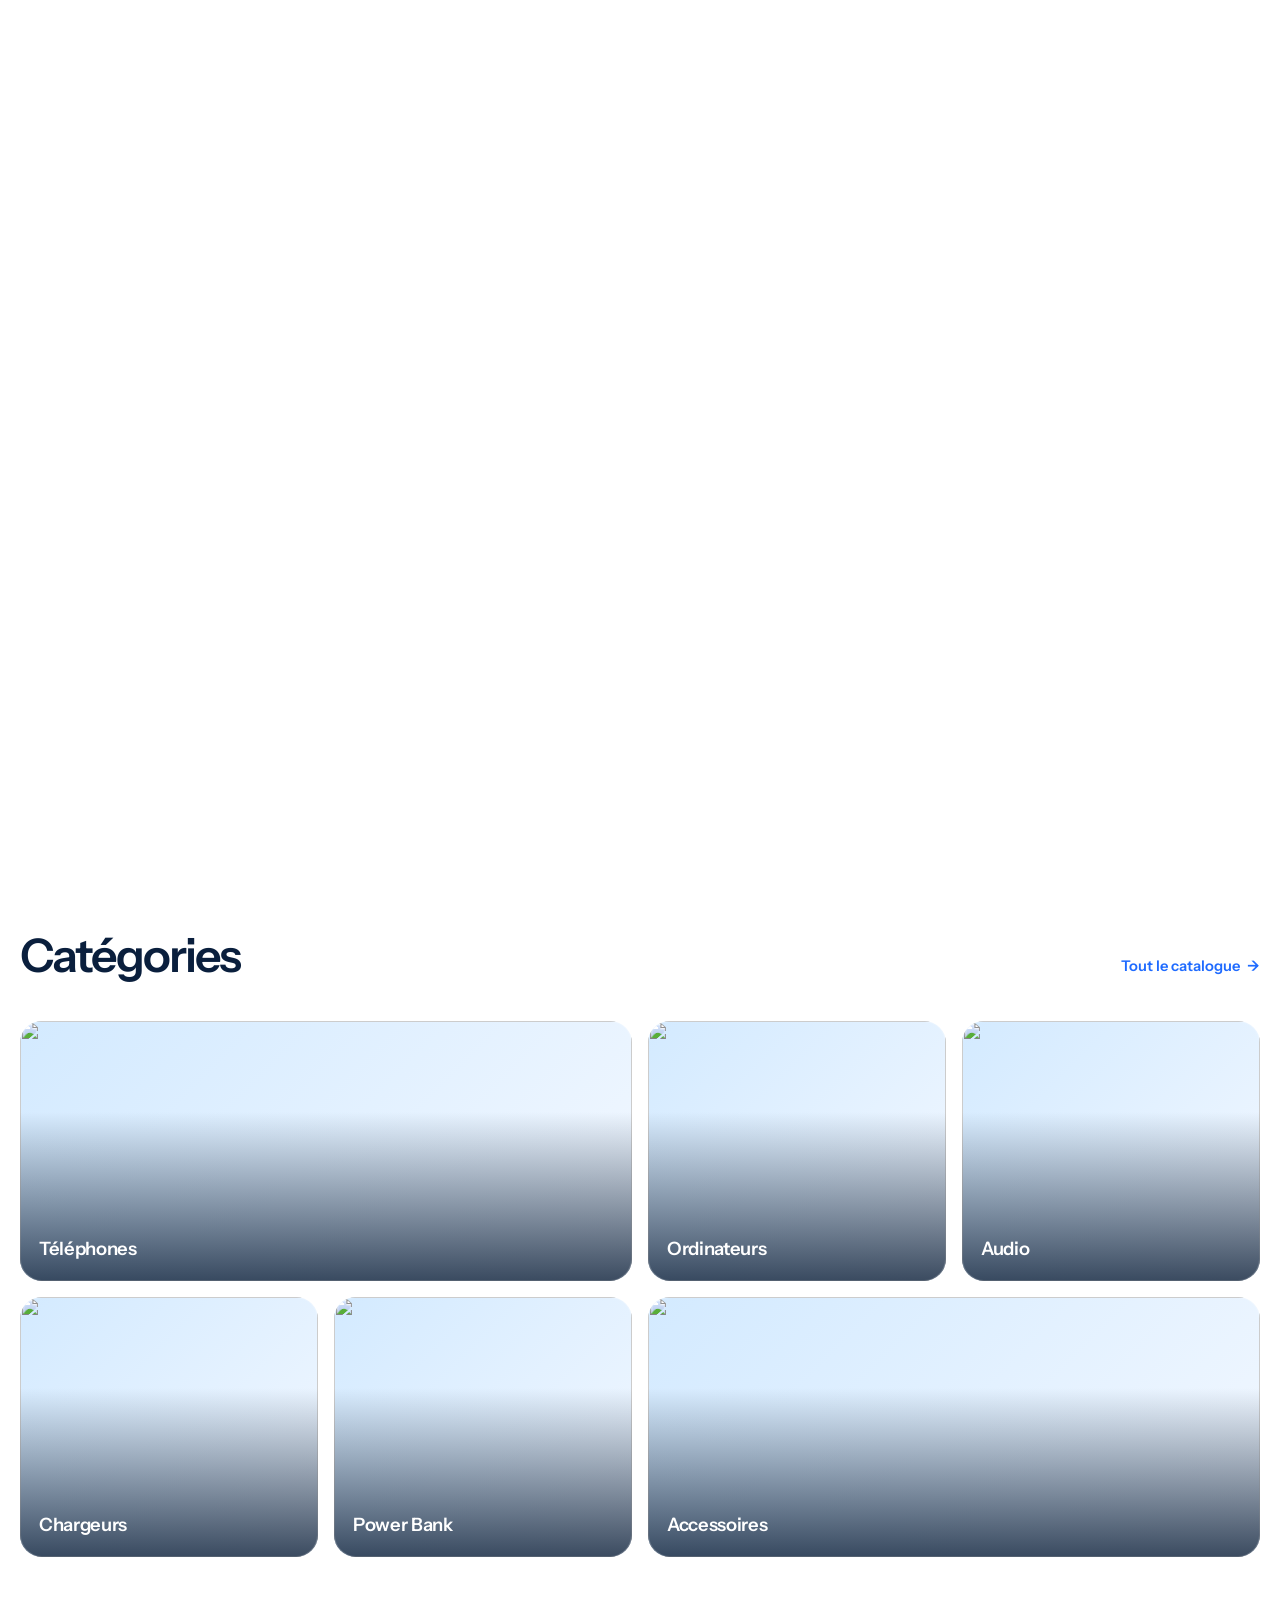
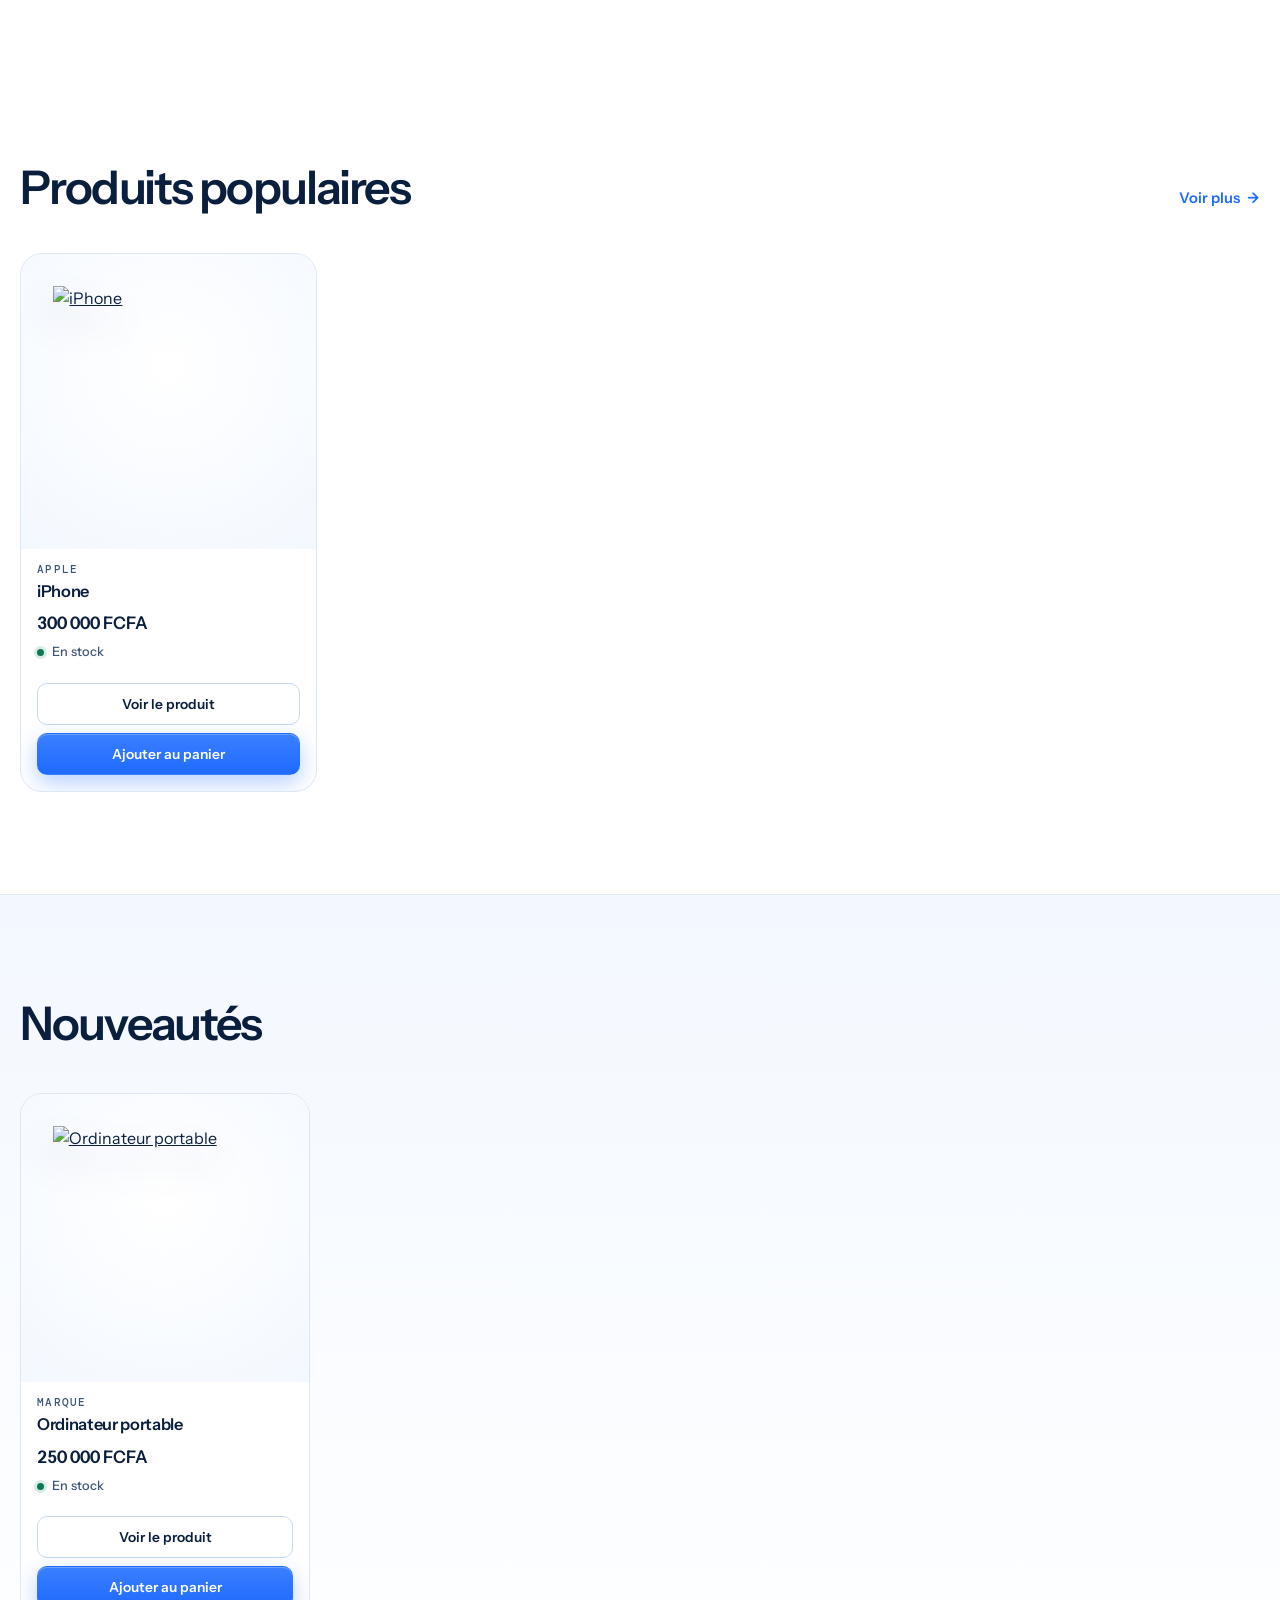
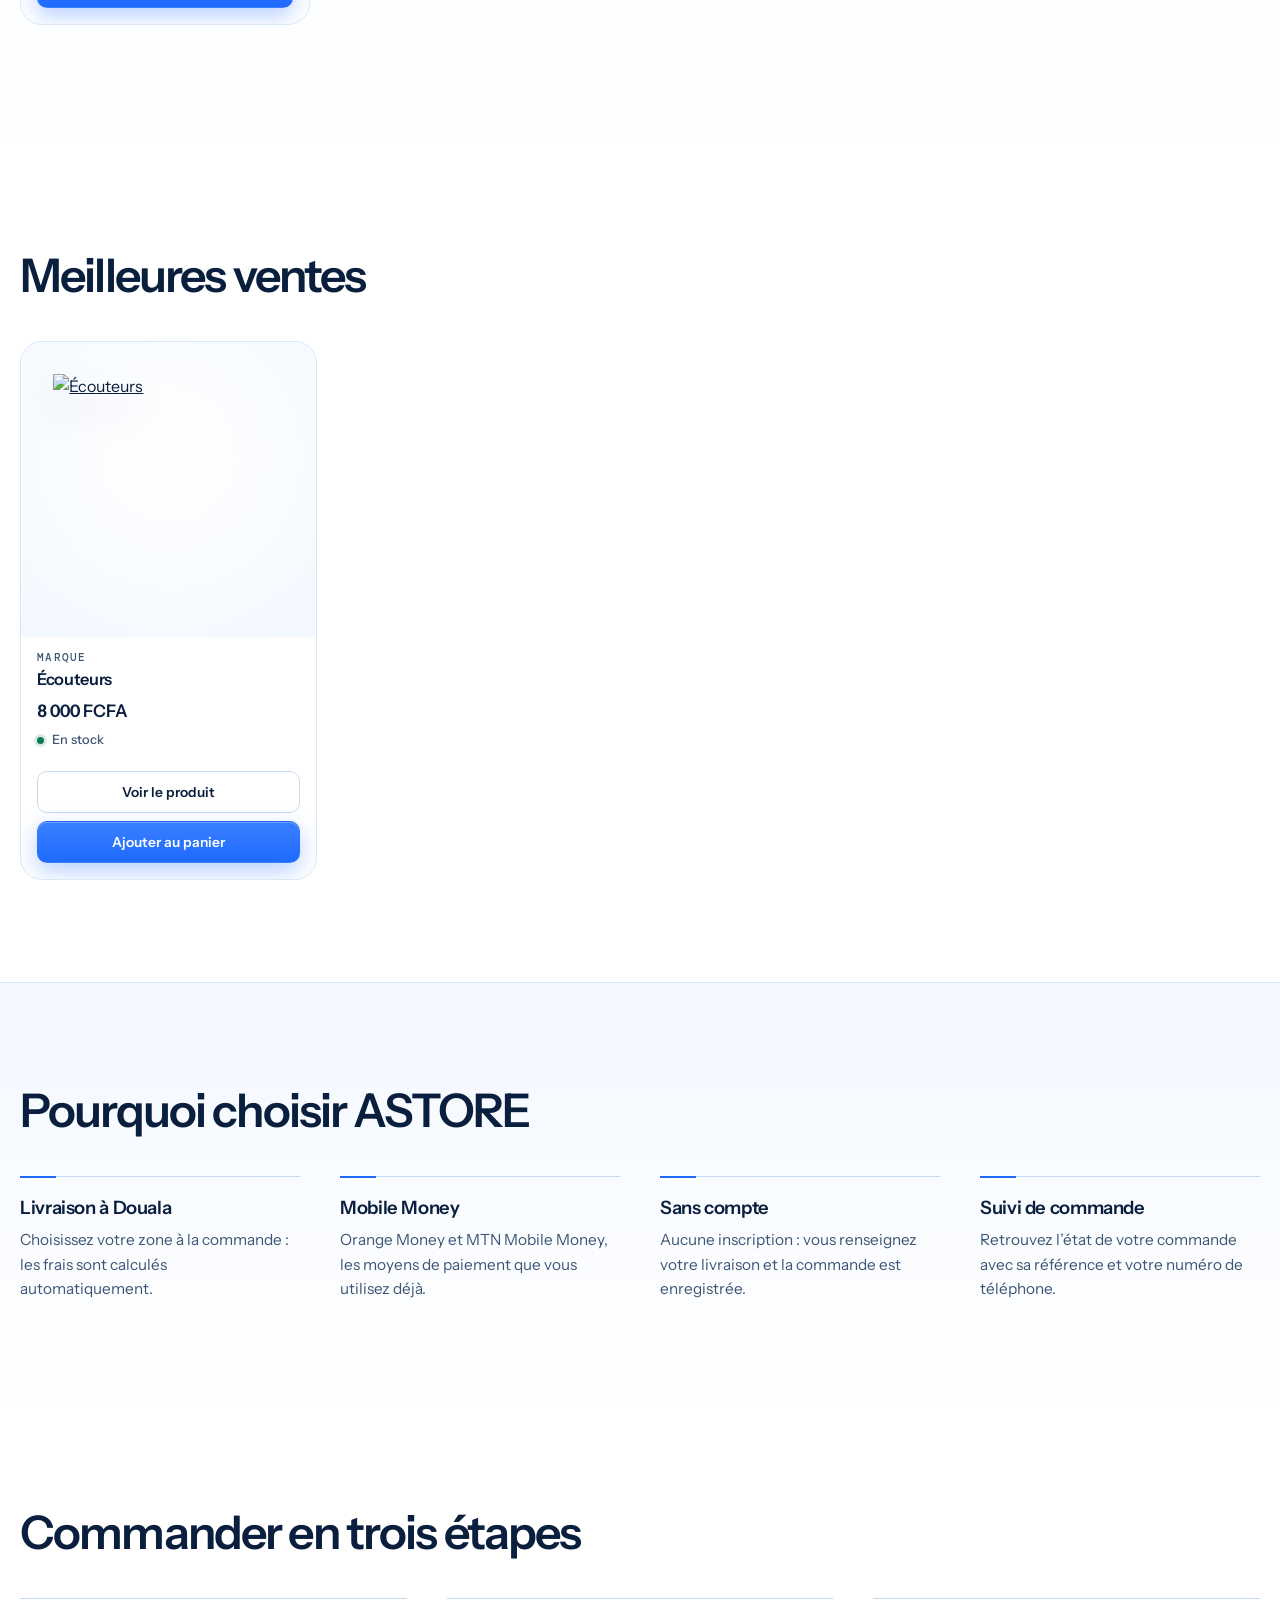
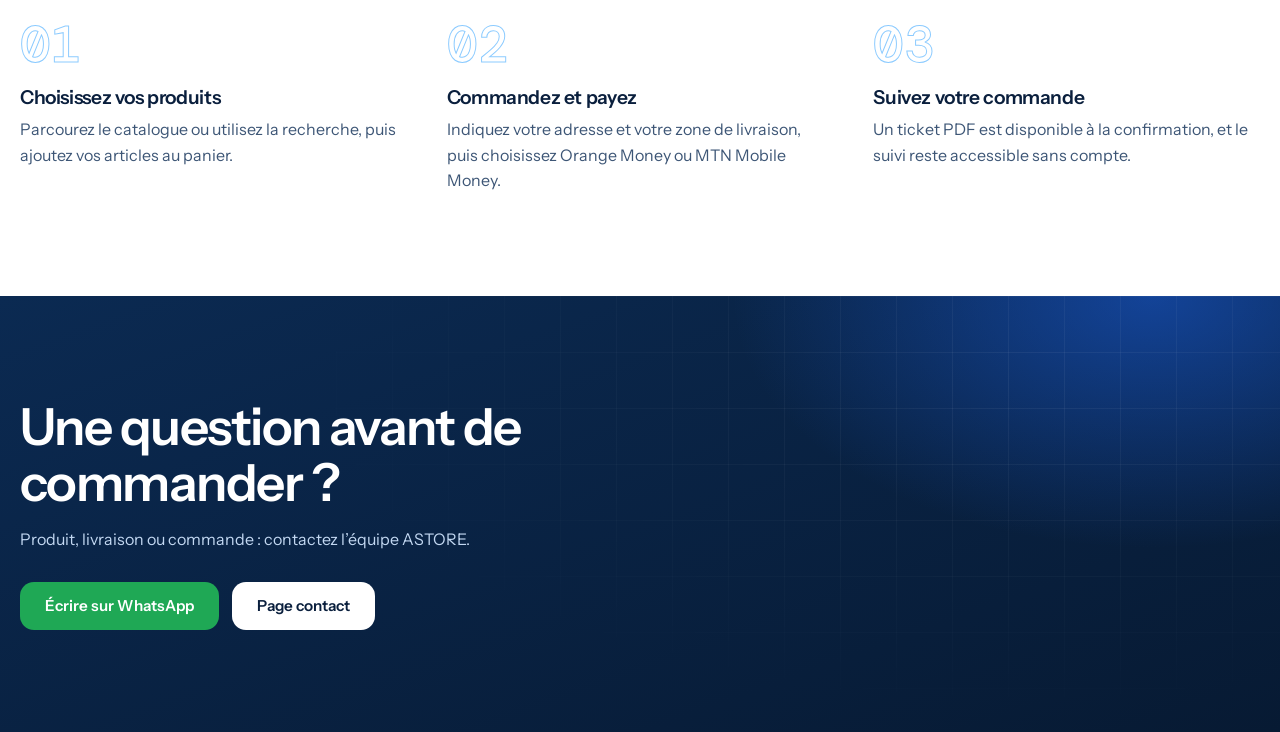
==== index.html @ aa2978a4 "Projet Astore" ====
<!doctype html>
<html lang="fr">
<head>
  <meta charset="utf-8">
  <meta name="viewport" content="width=device-width, initial-scale=1">
  <title>ASTORE – Électronique à Douala</title>
  <meta name="description" content="ASTORE : smartphones, ordinateurs, audio et accessoires livrés à Douala. Commandez sans créer de compte.">
  <link rel="icon" href="logo.png">
  <link rel="preconnect" href="https://fonts.googleapis.com">
  <link rel="preconnect" href="https://fonts.gstatic.com" crossorigin>
  <link rel="stylesheet" href="https://fonts.googleapis.com/css2?family=Instrument+Sans:wght@400;500;600;700&family=DM+Mono:wght@400;500&display=swap">
  <link rel="stylesheet" href="style.css">
  <script>
    /* Écran de chargement : une seule fois par session */
    (function () {
      var h = document.documentElement;
      try {
        if (!sessionStorage.getItem('astore_loader_seen') && !matchMedia('(prefers-reduced-motion: reduce)').matches) {
          h.classList.add('has-preloader');
          setTimeout(function () { h.classList.remove('has-preloader'); }, 8000);
        }
      } catch (e) {}
    })();
  </script>
</head>
<body data-page="home" data-wait-data>

<div id="site-header"></div>

<main>

  <!-- HERO -->
  <section class="hero">
    <video class="hero-video" autoplay muted loop playsinline preload="metadata">
      <source src="video.mp4" type="video/mp4">
    </video>
    <div class="hero-shade"></div>
    <div class="wrap hero-inner">
      <p class="eyebrow">Électronique à Douala</p>
      <h1>L’électronique qu’il vous faut, livrée à Douala.</h1>
      <p class="lead">Smartphones, ordinateurs, audio et accessoires. Commandez sans créer de compte et payez avec Orange Money ou MTN Mobile Money.</p>
      <div class="hero-cta">
        <a class="btn btn-primary btn-lg" href="catalogue.html">Découvrir nos produits</a>
        <a class="btn btn-ghost btn-lg" href="catalogue.html">Explorer le catalogue</a>
      </div>
    </div>
    <ul class="wrap hero-facts">
      <li>Livraison à Douala</li>
      <li>Orange Money et MTN Mobile Money</li>
      <li>Commande sans compte</li>
    </ul>
  </section>

  <!-- CATÉGORIES -->
  <section class="section" id="categories">
    <div class="wrap">
      <div class="section-head">
        <h2>Catégories</h2>
        <a class="text-link" href="catalogue.html">Tout le catalogue</a>
      </div>
      <div class="tiles">
        <a class="tile tile--wide" href="catalogue.html?categorie=telephones"><img src="telephone.png" alt=""><span class="tile-label">Téléphones</span></a>
        <a class="tile" href="catalogue.html?categorie=ordinateurs"><img src="ordinateur.png" alt=""><span class="tile-label">Ordinateurs</span></a>
        <a class="tile" href="catalogue.html?categorie=audio"><img src="audio.png" alt=""><span class="tile-label">Audio</span></a>
        <a class="tile" href="catalogue.html?categorie=chargeurs"><img src="chargeurs.png" alt=""><span class="tile-label">Chargeurs</span></a>
        <a class="tile" href="catalogue.html?categorie=powerbank"><img src="powerbank.png" alt=""><span class="tile-label">Power Bank</span></a>
        <a class="tile tile--wide" href="catalogue.html?categorie=accessoires"><img src="accessoires.png" alt=""><span class="tile-label">Accessoires</span></a>
      </div>
    </div>
  </section>

  <!-- PRODUITS POPULAIRES (remplis par le JavaScript ; la carte ci-dessous est un exemple) -->
  <section class="section" id="populaires">
    <div class="wrap">
      <div class="section-head">
        <h2>Produits populaires</h2>
        <a class="text-link" href="catalogue.html">Voir plus</a>
      </div>
      <div class="product-grid" id="grid-featured">
        <article class="pcard">
          <a class="pcard-media" href="produit.html?slug=iphone"><img src="telephone1.png" alt="iPhone"></a>
          <div class="pcard-body">
            <p class="pcard-brand">Apple</p>
            <h3 class="pcard-title"><a href="produit.html?slug=iphone">iPhone</a></h3>
            <p class="pcard-price">300 000 FCFA</p>
            <p class="pcard-stock is-ok">En stock</p>
            <div class="pcard-actions">
              <a class="btn btn-ghost btn-sm" href="produit.html?slug=iphone">Voir le produit</a>
              <button class="btn btn-primary btn-sm" type="button">Ajouter au panier</button>
            </div>
          </div>
        </article>
      </div>
    </div>
  </section>

  <!-- NOUVEAUTÉS -->
  <section class="section section--tint" id="nouveautes">
    <div class="wrap">
      <div class="section-head">
        <h2>Nouveautés</h2>
      </div>
      <div class="product-strip" id="strip-new">
        <article class="pcard">
          <a class="pcard-media" href="produit.html?slug=ordinateur-portable"><img src="ordinateur1.png" alt="Ordinateur portable"></a>
          <div class="pcard-body">
            <p class="pcard-brand">Marque</p>
            <h3 class="pcard-title"><a href="produit.html?slug=ordinateur-portable">Ordinateur portable</a></h3>
            <p class="pcard-price">250 000 FCFA</p>
            <p class="pcard-stock is-ok">En stock</p>
            <div class="pcard-actions">
              <a class="btn btn-ghost btn-sm" href="produit.html?slug=ordinateur-portable">Voir le produit</a>
              <button class="btn btn-primary btn-sm" type="button">Ajouter au panier</button>
            </div>
          </div>
        </article>
      </div>
    </div>
  </section>

  <!-- MEILLEURES VENTES -->
  <section class="section" id="meilleures-ventes">
    <div class="wrap">
      <div class="section-head">
        <h2>Meilleures ventes</h2>
      </div>
      <div class="product-grid" id="grid-best">
        <article class="pcard">
          <a class="pcard-media" href="produit.html?slug=ecouteurs"><img src="audio2.png" alt="Écouteurs"></a>
          <div class="pcard-body">
            <p class="pcard-brand">Marque</p>
            <h3 class="pcard-title"><a href="produit.html?slug=ecouteurs">Écouteurs</a></h3>
            <p class="pcard-price">8 000 FCFA</p>
            <p class="pcard-stock is-ok">En stock</p>
            <div class="pcard-actions">
              <a class="btn btn-ghost btn-sm" href="produit.html?slug=ecouteurs">Voir le produit</a>
              <button class="btn btn-primary btn-sm" type="button">Ajouter au panier</button>
            </div>
          </div>
        </article>
      </div>
    </div>
  </section>

  <!-- POURQUOI ASTORE -->
  <section class="section section--tint" id="pourquoi">
    <div class="wrap">
      <div class="section-head">
        <h2>Pourquoi choisir ASTORE</h2>
      </div>
      <div class="pillars">
        <div class="pillar">
          <h3>Livraison à Douala</h3>
          <p>Choisissez votre zone à la commande : les frais sont calculés automatiquement.</p>
        </div>
        <div class="pillar">
          <h3>Mobile Money</h3>
          <p>Orange Money et MTN Mobile Money, les moyens de paiement que vous utilisez déjà.</p>
        </div>
        <div class="pillar">
          <h3>Sans compte</h3>
          <p>Aucune inscription : vous renseignez votre livraison et la commande est enregistrée.</p>
        </div>
        <div class="pillar">
          <h3>Suivi de commande</h3>
          <p>Retrouvez l’état de votre commande avec sa référence et votre numéro de téléphone.</p>
        </div>
      </div>
    </div>
  </section>

  <!-- COMMENT ÇA MARCHE -->
  <section class="section" id="services">
    <div class="wrap">
      <div class="section-head">
        <h2>Commander en trois étapes</h2>
      </div>
      <ol class="steps">
        <li class="step">
          <h3>Choisissez vos produits</h3>
          <p>Parcourez le catalogue ou utilisez la recherche, puis ajoutez vos articles au panier.</p>
        </li>
        <li class="step">
          <h3>Commandez et payez</h3>
          <p>Indiquez votre adresse et votre zone de livraison, puis choisissez Orange Money ou MTN Mobile Money.</p>
        </li>
        <li class="step">
          <h3>Suivez votre commande</h3>
          <p>Un ticket PDF est disponible à la confirmation, et le suivi reste accessible sans compte.</p>
        </li>
      </ol>
    </div>
  </section>

  <!-- ASSISTANCE -->
  <section class="section contact-band" id="assistance">
    <div class="wrap contact-band-inner">
      <div>
        <h2>Une question avant de commander ?</h2>
        <p>Produit, livraison ou commande : contactez l’équipe ASTORE.</p>
        <div class="contact-actions">
          <a class="btn btn-wa" id="contact-wa" href="#">Écrire sur WhatsApp</a>
          <a class="btn btn-light" href="contact.html">Page contact</a>
        </div>
      </div>
      <ul class="contact-list" id="contact-list"></ul>
    </div>
  </section>

</main>

<div id="site-footer"></div>

<script src="https://cdn.jsdelivr.net/npm/@supabase/supabase-js@2"></script>
<script src="config.js"></script>
<script src="images.js"></script>
<script src="script.js"></script>
<script src="home.js"></script>
</body>
</html>
---- style.css ----
/* ============================================================
   ASTORE · style.css
   Minimalisme premium, univers informatique. Mobile d'abord.
   1 Base · 2 Typographie · 3 Boutons · 4 Formulaires · 5 En-tête
   6 Hero · 7 Sections · 8 Catégories · 9 Cartes produit
   10 Catalogue · 11 Fiche produit · 12 Panier · 13 Commande
   14 Confirmation · 15 Suivi · 16 Contact · 17 Pages légales
   18 Pied de page · 19 Éléments flottants · 20 Préchargement
   21 Animations · 22 Écrans larges · 23 Impression
   ============================================================ */

/* ---------- 1. BASE ---------- */
:root {
  --ink: #0a1f3d;
  --ink-2: #3d5676;
  --ink-3: #6b84a3;
  --line: #dbe7f5;
  --line-2: #c6d9ef;
  --sky: #8ccbff;
  --sky-2: #d3eaff;
  --mist: #f3f8ff;
  --electric: #1f6bff;
  --electric-2: #1553d6;
  --deep: #071a33;
  --ok: #0b7a54;
  --warn: #a14a05;
  --bad: #b42318;
  --wa: #1fa855;
  --r-sm: 10px;
  --r: 14px;
  --r-lg: 22px;
  --shadow: 0 2px 6px rgba(10, 31, 61, .04), 0 18px 44px rgba(31, 107, 255, .10);
  --ease: cubic-bezier(.2, .7, .2, 1);
  --font: "Instrument Sans", "Segoe UI", system-ui, -apple-system, "Helvetica Neue", Arial, sans-serif;
  --mono: "DM Mono", ui-monospace, SFMono-Regular, Menlo, Consolas, monospace;
  --header-h: 68px;
}

*, *::before, *::after { box-sizing: border-box; }
html { scroll-behavior: smooth; -webkit-text-size-adjust: 100%; scroll-padding-top: calc(var(--header-h) + 12px); }
body { margin: 0; font-family: var(--font); font-size: 16px; line-height: 1.6; color: var(--ink); background: #fff; -webkit-font-smoothing: antialiased; text-rendering: optimizeLegibility; }
img, video, svg { display: block; max-width: 100%; }
a { color: inherit; }
h1, h2, h3, h4 { margin: 0; font-weight: 600; line-height: 1.1; letter-spacing: -.03em; }
p, dl, dd, ol, ul, figure { margin: 0; }
ul, ol { padding: 0; list-style: none; }
button, input, select, textarea { font: inherit; color: inherit; }
button { cursor: pointer; }
::selection { background: var(--sky-2); }
:focus-visible { outline: 2px solid var(--electric); outline-offset: 3px; border-radius: 6px; }
[hidden] { display: none !important; }
.sr-only { position: absolute; width: 1px; height: 1px; margin: -1px; padding: 0; overflow: hidden; clip: rect(0 0 0 0); white-space: nowrap; border: 0; }
.no-scroll { overflow: hidden; }

.wrap { width: min(100% - 2.5rem, 1240px); margin-inline: auto; }
.narrow { width: min(100% - 2.5rem, 820px); }
.page { padding-block: 2.5rem 5rem; animation: pageIn .6s var(--ease) both; }

/* ---------- 2. TYPOGRAPHIE ---------- */
.muted { color: var(--ink-2); }
.small { font-size: .86rem; }
.mono { font-family: var(--mono); }
.eyebrow { display: inline-flex; align-items: center; gap: .7rem; font: 500 .74rem/1 var(--mono); letter-spacing: .16em; text-transform: uppercase; color: var(--electric); }
.eyebrow::before { content: ""; width: 28px; height: 1px; background: currentColor; }
.lead { font-size: clamp(1.02rem, 1.5vw, 1.2rem); color: var(--ink-2); max-width: 48ch; }
.text-link { padding-bottom: 3px; font-weight: 600; font-size: .92rem; color: var(--electric); text-decoration: none; white-space: nowrap; background: linear-gradient(currentColor, currentColor) 0 100% / 0 1px no-repeat; transition: background-size .45s var(--ease); }
.text-link::after { content: "→"; margin-left: .45rem; }
.text-link:hover { background-size: 100% 1px; }
.text-btn { padding: 0; border: 0; background: none; font-size: .86rem; font-weight: 600; color: var(--electric); text-decoration: underline; text-underline-offset: 3px; }
.page-head { display: grid; gap: .6rem; margin-bottom: 2rem; }
.page-head h1 { font-size: clamp(2.2rem, 6vw, 3.8rem); letter-spacing: -.045em; }
.state { padding: 3rem 0; display: grid; gap: 1rem; justify-items: start; color: var(--ink-2); }
.state h1 { color: var(--ink); font-size: clamp(1.8rem, 4vw, 2.6rem); }
.empty-state { display: grid; gap: .8rem; justify-items: center; text-align: center; padding: 4rem 1.2rem; border: 1px dashed var(--line-2); border-radius: var(--r-lg); background: var(--mist); }
.empty-state h2 { font-size: 1.5rem; }
.empty-state p { color: var(--ink-2); }
.badge { display: inline-flex; align-items: center; gap: .5rem; padding: .45rem .85rem; border-radius: 999px; border: 1px solid var(--line-2); background: var(--mist); font: 500 .72rem/1 var(--mono); letter-spacing: .06em; text-transform: uppercase; }
.badge--demo { background: #fff7e3; border-color: #efd38b; color: #7a5200; }

/* ---------- 3. BOUTONS ---------- */
.btn { position: relative; overflow: hidden; display: inline-flex; align-items: center; justify-content: center; gap: .55rem; min-height: 48px; padding: 0 1.5rem; border: 1px solid transparent; border-radius: var(--r); font-weight: 600; font-size: .95rem; text-decoration: none; white-space: nowrap; transition: transform .25s var(--ease), box-shadow .25s, background-color .25s, color .25s, border-color .25s; }
.btn:active { transform: translateY(1px) scale(.99); }
.btn-primary { background: linear-gradient(180deg, #3a7fff, var(--electric)); color: #fff; box-shadow: 0 1px 0 rgba(255, 255, 255, .25) inset, 0 8px 22px rgba(31, 107, 255, .32); }
.btn-primary::after { content: ""; position: absolute; inset: 0; background: linear-gradient(100deg, transparent 30%, rgba(255, 255, 255, .35) 50%, transparent 70%); transform: translateX(-120%); transition: transform .8s var(--ease); }
.btn-primary:hover { transform: translateY(-2px); box-shadow: 0 1px 0 rgba(255, 255, 255, .25) inset, 0 14px 30px rgba(31, 107, 255, .4); }
.btn-primary:hover::after { transform: translateX(120%); }
.btn-ghost { background: transparent; color: var(--ink); border-color: var(--line-2); }
.btn-ghost:hover { background: var(--ink); border-color: var(--ink); color: #fff; }
.btn-wa { background: var(--wa); color: #fff; }
.btn-wa:hover { filter: brightness(.93); transform: translateY(-2px); }
.btn-light { background: #fff; color: var(--ink); }
.btn-light:hover { transform: translateY(-2px); }
.btn-sm { min-height: 42px; padding: 0 1rem; font-size: .86rem; border-radius: var(--r-sm); }
.btn-lg { min-height: 56px; padding: 0 2rem; font-size: 1rem; }
.btn-block { display: flex; width: 100%; }
.btn[disabled] { opacity: .45; pointer-events: none; box-shadow: none; }

/* ---------- 4. FORMULAIRES ---------- */
.input { width: 100%; min-height: 50px; padding: 0 1rem; background: #fff; border: 1px solid var(--line-2); border-radius: var(--r); transition: border-color .2s, box-shadow .2s; -webkit-appearance: none; appearance: none; }
textarea.input { padding: .85rem 1rem; min-height: 120px; resize: vertical; line-height: 1.5; }
select.input { padding-right: 2.6rem; background-image: url("data:image/svg+xml,%3Csvg xmlns='http://www.w3.org/2000/svg' viewBox='0 0 24 24' fill='none' stroke='%230a1f3d' stroke-width='2' stroke-linecap='round' stroke-linejoin='round'%3E%3Cpath d='m6 9 6 6 6-6'/%3E%3C/svg%3E"); background-repeat: no-repeat; background-position: right 1rem center; background-size: 16px; }
.input::placeholder { color: var(--ink-3); }
.input:hover { border-color: var(--ink-3); }
.input:focus { outline: none; border-color: var(--electric); box-shadow: 0 0 0 4px rgba(31, 107, 255, .14); }
.input[aria-invalid="true"] { border-color: var(--bad); box-shadow: 0 0 0 4px rgba(180, 35, 24, .1); }
.field { display: grid; gap: .45rem; }
.field > span { font-size: .86rem; font-weight: 600; }
.opt { margin-left: .4rem; font-style: normal; font-weight: 400; color: var(--ink-2); }
.hint { font-size: .82rem; color: var(--ink-2); }
.field-grid { display: grid; gap: 1rem; }
.form-error { padding: .85rem 1rem; border-radius: var(--r-sm); background: #fff3f1; border: 1px solid #f3c6c0; color: var(--bad); font-size: .92rem; }
.note { font-size: .85rem; color: var(--ink-2); }
.form-actions { display: flex; flex-wrap: wrap; gap: .7rem; }
.panel { display: grid; gap: 1rem; align-content: start; padding: clamp(1.2rem, 3vw, 1.7rem); background: #fff; border: 1px solid var(--line); border-radius: var(--r-lg); }
.panel h2 { font-size: 1.2rem; letter-spacing: -.02em; }
.check { display: flex; align-items: center; gap: .7rem; padding: .2rem 0; font-size: .95rem; cursor: pointer; }
.check input { flex: none; width: 20px; height: 20px; border: 1.5px solid var(--line-2); border-radius: 6px; background: #fff center / 12px no-repeat; -webkit-appearance: none; appearance: none; transition: background-color .2s, border-color .2s; }
.check input:checked { background-color: var(--electric); border-color: var(--electric); background-image: url("data:image/svg+xml,%3Csvg xmlns='http://www.w3.org/2000/svg' viewBox='0 0 24 24' fill='none' stroke='white' stroke-width='3.5' stroke-linecap='round' stroke-linejoin='round'%3E%3Cpath d='m5 12.5 4.5 4.5L19 7.5'/%3E%3C/svg%3E"); }

/* ---------- 5. EN-TÊTE ---------- */
.demo-bar { padding: .6rem 1rem; background: var(--deep); color: #cfe3fb; text-align: center; font: 500 .7rem/1.3 var(--mono); letter-spacing: .08em; text-transform: uppercase; }
.site-header { position: sticky; top: 0; z-index: 50; background: rgba(255, 255, 255, .82); -webkit-backdrop-filter: saturate(1.6) blur(16px); backdrop-filter: saturate(1.6) blur(16px); border-bottom: 1px solid transparent; transition: border-color .3s, background-color .3s; }
.site-header.scrolled { background: rgba(255, 255, 255, .94); border-bottom-color: var(--line); }
.header-inner { display: flex; align-items: center; justify-content: space-between; gap: 1rem; height: var(--header-h); }
.brand { display: inline-flex; align-items: center; text-decoration: none; }
.brand img { height: 34px; width: auto; }
.brand-text { font: 500 1.25rem var(--mono); letter-spacing: .2em; }
.nav { position: absolute; top: 100%; left: 0; right: 0; display: none; flex-direction: column; padding: .5rem 1.25rem 1.25rem; background: rgba(255, 255, 255, .98); border-bottom: 1px solid var(--line); box-shadow: 0 24px 40px -24px rgba(10, 31, 61, .25); }
.nav.open { display: flex; animation: dropIn .35s var(--ease) both; }
.nav a { padding: 1rem .2rem; font-size: 1.05rem; font-weight: 500; text-decoration: none; border-bottom: 1px solid var(--mist); }
.nav a[aria-current="page"] { color: var(--electric); }
.header-actions { display: flex; align-items: center; gap: .1rem; }
.icon-btn { position: relative; display: grid; place-items: center; width: 44px; height: 44px; border: 0; border-radius: var(--r); background: transparent; color: var(--ink); transition: background-color .2s, color .2s; }
.icon-btn:hover { background: var(--mist); color: var(--electric); }
.cart-badge { position: absolute; top: 3px; right: 1px; min-width: 19px; height: 19px; padding: 0 5px; border-radius: 999px; background: var(--electric); color: #fff; font: 600 .68rem/19px var(--mono); text-align: center; box-shadow: 0 0 0 2px #fff; }
.cart-badge.bump { animation: bump .4s var(--ease); }
.search-panel { padding: 1rem 0 1.2rem; background: #fff; border-top: 1px solid var(--line); animation: dropIn .35s var(--ease) both; }
.search-form { display: flex; gap: .6rem; }
.search-form .input { flex: 1; min-width: 0; }
.suggest { display: grid; gap: 2px; margin-top: .4rem; }
.suggest a { display: flex; justify-content: space-between; gap: 1rem; padding: .7rem .8rem; border-radius: var(--r-sm); text-decoration: none; }
.suggest a:hover, .suggest a:focus-visible { background: var(--mist); }
.suggest small, .suggest-empty { color: var(--ink-2); }
.suggest-empty { padding: .7rem .8rem; }

/* ---------- 6. HERO ---------- */
.hero { position: relative; isolation: isolate; display: flex; flex-direction: column; min-height: 640px; min-height: min(92svh, 860px); overflow: hidden;
  background: radial-gradient(900px 520px at 88% 8%, rgba(140, 203, 255, .55), transparent 62%), radial-gradient(700px 480px at 0% 100%, rgba(211, 234, 255, .85), transparent 60%), linear-gradient(180deg, #f6faff, #fff); }
.hero-video { position: absolute; inset: 0; z-index: -4; width: 100%; height: 100%; object-fit: cover; }
.hero-shade { position: absolute; inset: 0; z-index: -3; background: linear-gradient(180deg, rgba(255, 255, 255, .9), rgba(255, 255, 255, .8)); }
.hero::before { content: ""; position: absolute; inset: 0; z-index: -2; background-image: linear-gradient(rgba(10, 31, 61, .055) 1px, transparent 1px), linear-gradient(90deg, rgba(10, 31, 61, .055) 1px, transparent 1px); background-size: 64px 64px; -webkit-mask-image: radial-gradient(70% 70% at 30% 40%, #000, transparent); mask-image: radial-gradient(70% 70% at 30% 40%, #000, transparent); animation: gridDrift 40s linear infinite; }
.hero::after { content: ""; position: absolute; left: 0; right: 0; top: 0; z-index: -1; height: 140px; background: linear-gradient(180deg, transparent, rgba(31, 107, 255, .1), transparent); pointer-events: none; animation: scan 9s linear infinite; }
.hero-inner { display: grid; gap: 1.4rem; justify-items: start; margin-block: auto; padding-block: 5rem 3rem; }
.hero h1 { max-width: 15ch; font-size: clamp(2.6rem, 8vw, 5.2rem); letter-spacing: -.045em; line-height: .98; }
.hero .lead { max-width: 44ch; }
.hero-cta { display: flex; flex-wrap: wrap; gap: .8rem; margin-top: .6rem; }
.hero-facts { display: flex; flex-wrap: wrap; gap: .7rem 2.2rem; padding-block: 1.3rem; border-top: 1px solid rgba(10, 31, 61, .12); font: 500 .72rem/1.2 var(--mono); letter-spacing: .1em; text-transform: uppercase; color: var(--ink-2); }
.hero-facts li { display: flex; align-items: center; gap: .6rem; }
.hero-facts li::before { content: ""; width: 6px; height: 6px; border-radius: 1px; background: var(--electric); box-shadow: 0 0 0 3px rgba(31, 107, 255, .18); }
.hero-inner > * { animation: rise 1s var(--ease) both; }
.hero-inner > :nth-child(2) { animation-delay: .1s; }
.hero-inner > :nth-child(3) { animation-delay: .2s; }
.hero-inner > :nth-child(4) { animation-delay: .3s; }
html.has-preloader .hero-inner > * { animation: none; opacity: 0; }

/* ---------- 7. SECTIONS ---------- */
.section { padding-block: clamp(3.5rem, 8vw, 6.5rem); }
.section-sm { margin-top: 3rem; padding-top: 3rem; border-top: 1px solid var(--line); }
.section--tint { background: linear-gradient(180deg, var(--mist), #fff); border-top: 1px solid var(--line); }
.section-head { display: flex; align-items: end; justify-content: space-between; gap: 1rem; margin-bottom: clamp(1.5rem, 4vw, 2.5rem); }
.section-head h2 { font-size: clamp(1.8rem, 4.4vw, 2.9rem); letter-spacing: -.04em; }

.pillars { display: grid; gap: 2rem; }
.pillar { position: relative; padding-top: 1.3rem; border-top: 1px solid var(--line-2); }
.pillar::before { content: ""; position: absolute; top: -1px; left: 0; width: 36px; height: 2px; background: var(--electric); transition: width .7s var(--ease); }
.pillar:hover::before { width: 100%; }
.pillar h3 { margin-bottom: .6rem; font-size: 1.15rem; letter-spacing: -.02em; }
.pillar p { color: var(--ink-2); font-size: .96rem; }

.steps { display: grid; gap: 2.2rem; counter-reset: step; }
.step { counter-increment: step; padding-top: 1.3rem; border-top: 1px solid var(--line-2); }
.step::before { content: "0" counter(step); display: block; margin-bottom: 1rem; font: 500 3.2rem/1 var(--mono); color: transparent; -webkit-text-stroke: 1px var(--sky); }
.step h3 { margin-bottom: .6rem; font-size: 1.2rem; letter-spacing: -.02em; }
.step p { color: var(--ink-2); max-width: 36ch; }

.contact-band { position: relative; isolation: isolate; overflow: hidden; color: #fff; background: radial-gradient(700px 420px at 90% 0%, rgba(31, 107, 255, .45), transparent 60%), linear-gradient(160deg, #0b2a52, var(--deep)); }
.contact-band::before { content: ""; position: absolute; inset: 0; z-index: -1; background-image: linear-gradient(rgba(255, 255, 255, .06) 1px, transparent 1px), linear-gradient(90deg, rgba(255, 255, 255, .06) 1px, transparent 1px); background-size: 56px 56px; -webkit-mask-image: radial-gradient(60% 80% at 80% 20%, #000, transparent); mask-image: radial-gradient(60% 80% at 80% 20%, #000, transparent); }
.contact-band-inner { display: grid; gap: 2.5rem; }
.contact-band h2 { max-width: 18ch; font-size: clamp(1.9rem, 4.8vw, 3.2rem); color: #fff; }
.contact-band p { margin-top: 1rem; max-width: 46ch; color: #c3d8f2; }
.contact-actions { display: flex; flex-wrap: wrap; gap: .8rem; margin-top: 1.8rem; }
.contact-list { display: grid; gap: .9rem; align-content: center; font-family: var(--mono); font-size: .92rem; color: #e6f1fd; }
.contact-list li { padding-bottom: .9rem; border-bottom: 1px solid rgba(255, 255, 255, .14); }
.contact-list a { text-decoration: none; }
.contact-list a:hover { text-decoration: underline; text-underline-offset: 4px; }

/* ---------- 8. CATÉGORIES ---------- */
.tiles { display: grid; grid-template-columns: repeat(2, 1fr); grid-auto-rows: 190px; gap: 12px; }
.tile { position: relative; isolation: isolate; display: flex; align-items: flex-end; overflow: hidden; border-radius: var(--r-lg); background: linear-gradient(135deg, var(--sky-2), var(--mist)); color: #fff; text-decoration: none; }
.tile--wide { grid-column: span 2; }
.tile img { position: absolute; inset: 0; z-index: -2; width: 100%; height: 100%; object-fit: cover; transition: transform 1s var(--ease); }
.tile::before { content: ""; position: absolute; inset: 0; z-index: -1; background: linear-gradient(180deg, rgba(7, 26, 51, 0) 35%, rgba(7, 26, 51, .78)); }
.tile::after { content: ""; position: absolute; inset: 0; border-radius: inherit; box-shadow: inset 0 0 0 1px rgba(255, 255, 255, .18); pointer-events: none; }
.tile:hover img { transform: scale(1.06); }
.tile-label { display: flex; align-items: center; justify-content: space-between; width: 100%; padding: 1.1rem 1.2rem; font-size: 1.15rem; font-weight: 600; letter-spacing: -.02em; }
.tile-label::after { content: "→"; font-weight: 400; opacity: 0; transform: translateX(-6px); transition: transform .45s var(--ease), opacity .3s; }
.tile:hover .tile-label::after { opacity: 1; transform: none; }
@media (hover: none) { .tile-label::after { opacity: 1; transform: none; } }

/* ---------- 9. CARTES PRODUIT ---------- */
.product-grid { display: grid; grid-template-columns: repeat(2, 1fr); gap: 12px; }
.product-strip { display: flex; gap: 12px; overflow-x: auto; scroll-snap-type: x mandatory; margin-inline: -1.25rem; padding: 4px 1.25rem 1.25rem; scrollbar-width: thin; scrollbar-color: var(--line-2) transparent; -webkit-overflow-scrolling: touch; }
.product-strip .pcard { flex: 0 0 min(72%, 290px); scroll-snap-align: start; }
.pcard { position: relative; display: flex; flex-direction: column; container-type: inline-size; overflow: hidden; background: #fff; border: 1px solid var(--line); border-radius: var(--r-lg); transition: transform .5s var(--ease), box-shadow .5s var(--ease), border-color .3s; }
.pcard::before { content: ""; position: absolute; inset: 0; z-index: 2; padding: 1px; border-radius: inherit; background: linear-gradient(140deg, var(--sky), var(--electric) 45%, rgba(31, 107, 255, 0) 78%); -webkit-mask: linear-gradient(#000 0 0) content-box, linear-gradient(#000 0 0); -webkit-mask-composite: xor; mask: linear-gradient(#000 0 0) content-box, linear-gradient(#000 0 0); mask-composite: exclude; opacity: 0; transition: opacity .4s; pointer-events: none; }
.pcard:hover { transform: translateY(-4px); border-color: transparent; box-shadow: var(--shadow); }
.pcard:hover::before { opacity: 1; }
.pcard-media { display: block; aspect-ratio: 1 / 1; padding: 11%; overflow: hidden; background: radial-gradient(80% 80% at 50% 38%, #fff 0%, var(--mist) 100%); }
.pcard-media img { width: 100%; height: 100%; object-fit: contain; filter: drop-shadow(0 18px 18px rgba(10, 31, 61, .14)); transition: transform .8s var(--ease); }
.pcard:hover .pcard-media img { transform: scale(1.06) translateY(-2px); }
.pcard-body { display: flex; flex: 1; flex-direction: column; gap: .35rem; padding: 1rem; }
.pcard-brand { font: 500 .66rem/1 var(--mono); letter-spacing: .12em; text-transform: uppercase; color: var(--ink-2); }
.pcard-title { font-size: 1.02rem; line-height: 1.25; letter-spacing: -.02em; }
.pcard-title a { text-decoration: none; }
.pcard-title a:hover { color: var(--electric); }
.pcard-price { margin-top: .15rem; font-size: 1.08rem; font-weight: 600; font-variant-numeric: tabular-nums; }
.pcard-price s { margin-right: .4rem; font-size: .85rem; font-weight: 400; color: var(--ink-3); }
.pcard-stock { display: inline-flex; align-items: center; gap: .5rem; font-size: .8rem; font-weight: 500; color: var(--ink-2); }
.pcard-stock::before { content: ""; width: 7px; height: 7px; border-radius: 50%; background: var(--ink-3); }
.pcard-stock.is-ok::before { background: var(--ok); box-shadow: 0 0 0 3px rgba(11, 122, 84, .15); }
.pcard-stock.is-low::before { background: var(--warn); box-shadow: 0 0 0 3px rgba(161, 74, 5, .15); }
.pcard-stock.is-out::before { background: var(--bad); box-shadow: 0 0 0 3px rgba(180, 35, 24, .15); }
.pcard-actions { display: grid; gap: .5rem; margin-top: auto; padding-top: .9rem; }
@container (min-width: 330px) { .pcard-actions { grid-template-columns: 1fr 1fr; } .pcard-actions .btn { padding: 0 .6rem; } }
.skel { min-height: 320px; border-radius: var(--r-lg); background: linear-gradient(100deg, var(--mist) 30%, #fff 50%, var(--mist) 70%); background-size: 200% 100%; animation: shimmer 1.5s linear infinite; }

/* ---------- 10. CATALOGUE ---------- */
.catalogue { display: grid; gap: 1.5rem; }
.filters { position: fixed; inset: 0 auto 0 0; z-index: 90; width: min(88vw, 360px); padding: 1.25rem; overflow-y: auto; background: #fff; box-shadow: var(--shadow); transform: translateX(-102%); transition: transform .5s var(--ease); }
.filters.is-open { transform: none; }
.scrim { position: fixed; inset: 0; z-index: 80; background: rgba(7, 26, 51, .45); -webkit-backdrop-filter: blur(3px); backdrop-filter: blur(3px); animation: fade .3s both; }
.filters-head { display: flex; align-items: center; gap: 1rem; margin-bottom: 1rem; }
.filters-head h2 { margin-right: auto; font-size: 1.2rem; }
.filter-group { min-width: 0; margin: 0; padding: 1.1rem 0 .5rem; border: 0; border-top: 1px solid var(--line); }
.filter-group legend { float: left; width: 100%; margin: 0 0 .8rem; padding: 0; font: 500 .7rem/1 var(--mono); letter-spacing: .14em; text-transform: uppercase; color: var(--ink-2); }
.filter-group legend + * { clear: both; }
.check-list { display: grid; gap: .3rem; max-height: 240px; overflow-y: auto; }
.range { display: grid; grid-template-columns: 1fr 1fr; gap: .6rem; }
.toolbar { display: flex; align-items: center; justify-content: space-between; gap: 1rem; margin-bottom: 1.2rem; }
.sort { display: flex; align-items: center; gap: .7rem; font-size: .86rem; color: var(--ink-2); }
.sort .input { width: auto; min-height: 44px; }

/* ---------- 11. FICHE PRODUIT ---------- */
.crumbs { display: flex; flex-wrap: wrap; align-items: center; gap: .5rem; margin-bottom: 1.6rem; font: 500 .72rem/1.4 var(--mono); letter-spacing: .06em; text-transform: uppercase; color: var(--ink-2); }
.crumbs a { text-decoration: none; }
.crumbs a:hover { color: var(--electric); }
.crumbs a::after { content: "/"; margin-left: .5rem; color: var(--ink-3); }
.crumbs [aria-current] { color: var(--ink); }
.product { display: grid; gap: 2rem; }
.gallery { display: grid; gap: .9rem; align-content: start; }
.gallery-main { aspect-ratio: 1 / 1; padding: 9%; overflow: hidden; background: radial-gradient(75% 75% at 50% 40%, #fff, var(--mist)); border: 1px solid var(--line); border-radius: var(--r-lg); }
.gallery-main img { width: 100%; height: 100%; object-fit: contain; filter: drop-shadow(0 26px 24px rgba(10, 31, 61, .16)); transition: opacity .25s, transform .6s var(--ease); }
.gallery-main img.is-swapping { opacity: 0; transform: scale(.97); }
.gallery-thumbs { display: flex; flex-wrap: wrap; gap: .6rem; }
.gallery-thumbs button { width: 74px; aspect-ratio: 1; padding: 8px; background: var(--mist); border: 1px solid var(--line); border-radius: var(--r); transition: border-color .2s, box-shadow .2s, transform .25s var(--ease); }
.gallery-thumbs button:hover { transform: translateY(-2px); }
.gallery-thumbs button.is-active { border-color: var(--electric); box-shadow: 0 0 0 3px rgba(31, 107, 255, .16); }
.gallery-thumbs img { width: 100%; height: 100%; object-fit: contain; }
.product-info { display: grid; gap: .9rem; align-content: start; }
.product-info h1 { font-size: clamp(2rem, 4.6vw, 3.2rem); letter-spacing: -.045em; }
.product-price { font-size: clamp(1.7rem, 3vw, 2.2rem); font-weight: 600; letter-spacing: -.03em; font-variant-numeric: tabular-nums; }
.product-desc { max-width: 56ch; color: var(--ink-2); }
.buy { display: flex; flex-wrap: wrap; gap: .8rem; margin-top: .6rem; }
.buy .btn { flex: 1; min-width: 200px; height: 56px; }
.qty { display: inline-flex; align-items: center; height: 56px; background: #fff; border: 1px solid var(--line-2); border-radius: var(--r); }
.qty button { width: 48px; height: 100%; border: 0; border-radius: var(--r); background: none; font-size: 1.25rem; transition: color .2s, background-color .2s; }
.qty button:hover { background: var(--mist); color: var(--electric); }
.qty input { width: 52px; height: 100%; border: 0; background: none; text-align: center; font-weight: 600; -moz-appearance: textfield; appearance: textfield; }
.qty input::-webkit-outer-spin-button, .qty input::-webkit-inner-spin-button { margin: 0; -webkit-appearance: none; }
.qty input:focus { outline: none; }
.specs-block { margin-top: 1.4rem; padding-top: 1.4rem; border-top: 1px solid var(--line); }
.specs-block h2 { margin-bottom: .8rem; font: 500 .72rem/1 var(--mono); letter-spacing: .14em; text-transform: uppercase; color: var(--ink-2); }
.specs div { display: flex; justify-content: space-between; gap: 1.5rem; padding: .8rem 0; border-bottom: 1px solid var(--line); }
.specs dt { color: var(--ink-2); }
.specs dd { font-family: var(--mono); font-size: .9rem; text-align: right; }
.warranty { padding: .9rem 1rem; background: var(--mist); border-left: 2px solid var(--electric); border-radius: 0 var(--r-sm) var(--r-sm) 0; font-size: .92rem; }

/* ---------- 12. PANIER ---------- */
.cart { display: grid; gap: 2rem; }
.cart-line { display: grid; grid-template-columns: 84px 1fr; gap: .9rem 1.1rem; padding: 1.2rem 0; border-bottom: 1px solid var(--line); }
.cart-line:first-child { border-top: 1px solid var(--line); }
.cart-line-media { aspect-ratio: 1; padding: 8%; background: var(--mist); border-radius: var(--r); }
.cart-line-media img { width: 100%; height: 100%; object-fit: contain; }
.cart-line-info { display: grid; gap: .25rem; align-content: center; }
.cart-line-name { font-weight: 600; letter-spacing: -.01em; }
.cart-line-name a { text-decoration: none; }
.cart-line-unit { font-size: .88rem; color: var(--ink-2); font-variant-numeric: tabular-nums; }
.cart-line-controls { grid-column: 1 / -1; display: flex; align-items: center; justify-content: space-between; gap: 1rem; }
.cart-line .qty { height: 42px; }
.cart-line .qty button { width: 38px; }
.cart-line .qty input { width: 40px; }
.cart-line-total { font-weight: 600; font-variant-numeric: tabular-nums; }
.cart-line-remove { padding: .4rem; border: 0; background: none; font-size: .84rem; color: var(--ink-2); text-decoration: underline; text-underline-offset: 3px; }
.cart-line-remove:hover { color: var(--bad); }
.summary { align-self: start; display: grid; gap: 1.1rem; padding: 1.5rem; background: linear-gradient(180deg, var(--mist), #fff); border: 1px solid var(--line); border-radius: var(--r-lg); }
.summary h2 { font-size: 1.2rem; }
.summary-lines { display: grid; gap: .8rem; }
.summary-lines li { display: flex; justify-content: space-between; gap: 1rem; font-size: .92rem; }
.summary-lines li > :last-child { white-space: nowrap; font-variant-numeric: tabular-nums; }
.summary-rows, .totals { display: grid; gap: .7rem; }
.summary-rows > div, .totals > div { display: flex; justify-content: space-between; gap: 1rem; }
.summary-rows dt, .totals dt { color: var(--ink-2); }
.summary-rows dd, .totals dd { font-variant-numeric: tabular-nums; text-align: right; }
.is-total { padding-top: .9rem; border-top: 1px solid var(--line-2); font-size: 1.15rem; font-weight: 600; }
.summary-rows .is-total dt, .totals .is-total dt { color: var(--ink); }
.totals { max-width: 340px; margin: 1.2rem 0 0 auto; }

/* ---------- 13. COMMANDE ET PAIEMENT SIMULÉ ---------- */
.stepper { display: flex; gap: 1.6rem; margin-top: 1rem; font: 500 .72rem/1 var(--mono); letter-spacing: .1em; text-transform: uppercase; color: var(--ink-3); }
.stepper li { padding-bottom: .7rem; border-bottom: 2px solid var(--line); }
.stepper .is-current { color: var(--ink); border-color: var(--electric); }
.checkout { display: grid; gap: 2rem; }
.checkout-form { display: grid; gap: 1.2rem; align-content: start; }
.pay-options { display: grid; grid-template-columns: repeat(2, 1fr); gap: 12px; }
.pay-tile { position: relative; display: block; cursor: pointer; }
.pay-tile input { position: absolute; inset: 0; z-index: 2; margin: 0; opacity: 0; cursor: pointer; }
.pay-box { position: relative; display: grid; place-content: center; justify-items: center; gap: .8rem; aspect-ratio: 1 / 1; padding: 1rem; background: #fff; border: 1.5px solid var(--line); border-radius: var(--r-lg); transition: transform .4s var(--ease), border-color .25s, box-shadow .3s; }
.pay-box img { width: 54%; max-height: 54%; object-fit: contain; }
.pay-name { font-size: .88rem; font-weight: 600; text-align: center; }
.pay-tile:hover .pay-box { transform: translateY(-3px); border-color: var(--sky); }
.pay-tile input:checked + .pay-box { border-color: var(--electric); box-shadow: 0 0 0 4px rgba(31, 107, 255, .14), var(--shadow); }
.pay-tile input:focus-visible + .pay-box { outline: 2px solid var(--electric); outline-offset: 3px; }
.pay-box::after { content: ""; position: absolute; top: 12px; right: 12px; width: 24px; height: 24px; border-radius: 50%; background: var(--electric) url("data:image/svg+xml,%3Csvg xmlns='http://www.w3.org/2000/svg' viewBox='0 0 24 24' fill='none' stroke='white' stroke-width='3.5' stroke-linecap='round' stroke-linejoin='round'%3E%3Cpath d='m6 12.5 4 4 8-9'/%3E%3C/svg%3E") center / 14px no-repeat; opacity: 0; transform: scale(.4); transition: opacity .25s, transform .4s var(--ease); }
.pay-tile input:checked + .pay-box::after { opacity: 1; transform: none; }
.demo-note { margin-top: .4rem; padding: .8rem 1rem; background: #fff7e3; border: 1px dashed #e3c06a; border-radius: var(--r-sm); font-size: .86rem; color: #7a5200; }

.modal { position: fixed; inset: 0; z-index: 200; display: grid; place-items: center; padding: 1rem; background: rgba(7, 26, 51, .55); -webkit-backdrop-filter: blur(6px); backdrop-filter: blur(6px); animation: fade .3s both; }
.modal-card { width: min(100%, 440px); max-height: 92vh; overflow-y: auto; padding: 1.75rem; background: #fff; border-radius: var(--r-lg); box-shadow: 0 40px 80px rgba(7, 26, 51, .35); animation: pop .45s var(--ease) both; }
.pm-step { display: grid; gap: 1.1rem; }
#pm-processing, #pm-success { justify-items: center; padding: 1.2rem 0; text-align: center; }
.pm-logo { height: 52px; width: auto; max-width: 160px; object-fit: contain; }
.pm-step h2 { font-size: 1.4rem; }
.pm-rows { display: grid; gap: .7rem; padding: 1rem; background: var(--mist); border-radius: var(--r); }
.pm-rows > div { display: flex; justify-content: space-between; gap: 1rem; }
.pm-rows dt { color: var(--ink-2); }
.pm-rows dd { font-weight: 600; font-variant-numeric: tabular-nums; text-align: right; }
.modal-actions { display: flex; flex-wrap: wrap; gap: .7rem; justify-content: flex-end; }
.spinner { width: 46px; height: 46px; border-radius: 50%; background: conic-gradient(from 0deg, rgba(31, 107, 255, 0), var(--electric)); -webkit-mask: radial-gradient(farthest-side, transparent calc(100% - 4px), #000 calc(100% - 3px)); mask: radial-gradient(farthest-side, transparent calc(100% - 4px), #000 calc(100% - 3px)); animation: spin .9s linear infinite; }
.check-badge { display: grid; place-items: center; width: 68px; height: 68px; border-radius: 50%; background: var(--ok); color: #fff; box-shadow: 0 0 0 8px rgba(11, 122, 84, .14); animation: pop .5s var(--ease) both; }
.check-badge path { stroke-dasharray: 30; stroke-dashoffset: 30; animation: draw .5s .25s var(--ease) forwards; }

/* ---------- 14. CONFIRMATION ET TICKET ---------- */
.ticket { position: relative; overflow: hidden; padding: clamp(1.3rem, 4vw, 2.4rem); background: #fff; border: 1px solid var(--line); border-radius: var(--r-lg); box-shadow: var(--shadow); }
.ticket::before { content: ""; position: absolute; inset: 0 0 auto 0; height: 4px; background: linear-gradient(90deg, var(--sky), var(--electric)); }
.ticket-head { display: flex; flex-wrap: wrap; align-items: center; gap: 1.2rem; margin-bottom: 1.6rem; }
.ticket-head h1 { font-size: clamp(1.5rem, 4vw, 2.1rem); }
.ticket-ref { display: flex; flex-wrap: wrap; align-items: baseline; justify-content: space-between; gap: .5rem 1rem; padding: 1rem 1.2rem; background: var(--mist); border: 1px dashed var(--sky); border-radius: var(--r); }
.ticket-ref span { font: 500 .7rem/1 var(--mono); letter-spacing: .14em; text-transform: uppercase; color: var(--ink-2); }
.ticket-ref strong { font-size: 1.3rem; letter-spacing: .02em; }
.ticket .badge--demo { margin-top: 1rem; }
.ticket-meta { display: grid; gap: .9rem; margin: 1.4rem 0; }
.ticket-meta > div { display: flex; justify-content: space-between; gap: 1rem; padding-bottom: .9rem; border-bottom: 1px dashed var(--line-2); }
.ticket-meta dt { color: var(--ink-2); }
.ticket-meta dd { font-weight: 600; text-align: right; }
.ticket-section { margin-top: 2rem; }
.ticket-section h2 { margin-bottom: 1rem; font: 500 .72rem/1 var(--mono); letter-spacing: .14em; text-transform: uppercase; color: var(--ink-2); }
.ticket-address { font-style: normal; line-height: 1.7; }
.ticket .note { margin-top: 1.6rem; padding: .9rem 1rem; background: var(--mist); border-radius: var(--r-sm); }
.ticket-actions { display: flex; flex-wrap: wrap; gap: .7rem; margin-top: 2rem; }
.table-wrap { overflow-x: auto; }
.table { width: 100%; border-collapse: collapse; font-size: .95rem; }
.table th { padding: .8rem .6rem; border-bottom: 1px solid var(--line-2); font: 500 .68rem/1 var(--mono); letter-spacing: .12em; text-transform: uppercase; text-align: left; white-space: nowrap; color: var(--ink-2); }
.table td { padding: 1rem .6rem; border-bottom: 1px solid var(--line); }
.table .num { text-align: right; white-space: nowrap; font-variant-numeric: tabular-nums; }

/* ---------- 15. SUIVI DE COMMANDE ---------- */
.result { margin-top: 2.5rem; padding: clamp(1.3rem, 4vw, 2rem); background: #fff; border: 1px solid var(--line); border-radius: var(--r-lg); box-shadow: var(--shadow); }
.result-head { display: flex; flex-wrap: wrap; align-items: center; justify-content: space-between; gap: 1rem; margin-bottom: 1.4rem; }
.result-head h2 { font-size: 1.5rem; letter-spacing: -.01em; }
.timeline { margin: 1.8rem 0; }
.timeline li { position: relative; padding: 0 0 1.5rem 2.2rem; color: var(--ink-2); }
.timeline li::before { content: ""; position: absolute; left: 0; top: .25rem; width: 14px; height: 14px; border-radius: 50%; background: #fff; border: 2px solid var(--line-2); }
.timeline li::after { content: ""; position: absolute; left: 6px; top: 1.3rem; bottom: -.1rem; width: 2px; background: var(--line); }
.timeline li:last-child::after { display: none; }
.timeline li.is-done::before { background: var(--electric); border-color: var(--electric); }
.timeline li.is-done::after { background: var(--electric); }
.timeline li.is-current { color: var(--ink); font-weight: 600; }
.timeline li.is-current::before { border-color: var(--electric); box-shadow: 0 0 0 5px rgba(31, 107, 255, .16); animation: pulse 2s ease-in-out infinite; }

/* ---------- 16. CONTACT ---------- */
.contact-layout { display: grid; gap: 2rem; }
.contact-cards { display: grid; gap: 12px; align-content: start; }
.info-card { display: grid; gap: .6rem; justify-items: start; padding: 1.4rem; background: #fff; border: 1px solid var(--line); border-radius: var(--r-lg); transition: border-color .3s, transform .5s var(--ease), box-shadow .5s var(--ease); }
.info-card:hover { border-color: var(--sky); transform: translateY(-3px); box-shadow: var(--shadow); }
.info-card h2 { font: 500 .7rem/1 var(--mono); letter-spacing: .14em; text-transform: uppercase; color: var(--electric); }

/* ---------- 17. PAGES LÉGALES ---------- */
.legal h1 { margin-bottom: 2rem; font-size: clamp(2rem, 5vw, 3rem); letter-spacing: -.045em; }
.legal h2 { margin: 2.2rem 0 .7rem; font-size: 1.25rem; letter-spacing: -.02em; }
.legal p { max-width: 68ch; color: var(--ink-2); }
.todo { padding: .85rem 1rem; background: #fffaf0; border: 1px dashed #e3c06a; border-radius: var(--r-sm); color: #7a5200 !important; }

/* ---------- 18. PIED DE PAGE ---------- */
.site-footer { padding-top: clamp(3rem, 6vw, 4.5rem); background: #fff; border-top: 1px solid var(--line); }
.footer-inner { display: grid; gap: 2.2rem; }
.footer-tag { margin-top: 1rem; max-width: 30ch; color: var(--ink-2); }
.site-footer h4 { margin-bottom: 1rem; font: 500 .7rem/1 var(--mono); letter-spacing: .14em; text-transform: uppercase; color: var(--ink-2); }
.site-footer li { margin-bottom: .55rem; color: var(--ink-2); }
.site-footer a { text-decoration: none; color: var(--ink); }
.site-footer a:hover { color: var(--electric); }
.footer-base { margin-top: 2.5rem; padding-block: 1.4rem; border-top: 1px solid var(--line); font-size: .82rem; color: var(--ink-2); }

/* ---------- 19. ÉLÉMENTS FLOTTANTS ---------- */
.wa-float { position: fixed; right: 16px; bottom: 16px; z-index: 40; display: grid; place-items: center; width: 56px; height: 56px; border-radius: 50%; background: var(--wa); color: #fff; box-shadow: 0 12px 28px rgba(10, 31, 61, .25); transition: transform .3s var(--ease); }
.wa-float::after { content: ""; position: absolute; inset: 0; border-radius: 50%; border: 2px solid var(--wa); animation: ping 3.2s ease-out infinite; }
.wa-float:hover { transform: scale(1.08); }
#toast { position: fixed; left: 50%; bottom: 88px; z-index: 300; max-width: calc(100% - 2rem); padding: .8rem 1.2rem; background: var(--ink); color: #fff; border-radius: var(--r); font-size: .92rem; box-shadow: 0 16px 36px rgba(10, 31, 61, .3); opacity: 0; transform: translate(-50%, 16px); pointer-events: none; transition: opacity .3s, transform .4s var(--ease); }
#toast.show { opacity: 1; transform: translate(-50%, 0); }

/* ---------- 20. PRÉCHARGEMENT ---------- */
html.has-preloader { overflow: hidden; }
html.has-preloader::before { content: ""; position: fixed; inset: 0; z-index: 9998; background: #fff; }
.preloader { position: fixed; inset: 0; z-index: 9999; display: grid; place-items: center; background: radial-gradient(60% 55% at 50% 42%, var(--sky-2), #fff 70%); transition: opacity .7s var(--ease), visibility .7s, transform .9s var(--ease); }
.preloader::before { content: ""; position: absolute; inset: 0; background-image: linear-gradient(rgba(10, 31, 61, .05) 1px, transparent 1px), linear-gradient(90deg, rgba(10, 31, 61, .05) 1px, transparent 1px); background-size: 56px 56px; -webkit-mask-image: radial-gradient(55% 55% at 50% 45%, #000, transparent); mask-image: radial-gradient(55% 55% at 50% 45%, #000, transparent); }
.preloader.hide { opacity: 0; visibility: hidden; transform: scale(1.03); }
.pl-inner, .pl-in { position: relative; display: grid; justify-items: center; gap: 24px; width: min(92vw, 560px); padding: 24px; }
.pl-logo { height: 64px; width: auto; animation: rise .9s var(--ease) both; }
.pl-wordmark { font: 500 2.2rem var(--mono); letter-spacing: .24em; }
.pl-frame { position: relative; width: 100%; aspect-ratio: 16 / 9; overflow: hidden; background: var(--mist); border-radius: var(--r-lg); box-shadow: 0 30px 70px rgba(31, 107, 255, .22); }
.pl-frame img, .pl-frame video { position: absolute; inset: 0; width: 100%; height: 100%; object-fit: cover; }
.pl-frame::after { content: ""; position: absolute; inset: 0; background: linear-gradient(110deg, transparent 30%, rgba(255, 255, 255, .5) 50%, transparent 70%); transform: translateX(-100%); animation: sweep 2.6s ease-in-out infinite; }
.pl-tag { font: 500 .72rem/1.4 var(--mono); letter-spacing: .1em; text-transform: uppercase; text-align: center; color: var(--ink-2); }
.pl-bar { width: 180px; height: 2px; overflow: hidden; background: var(--line); border-radius: 2px; }
.pl-bar i { display: block; width: 40%; height: 100%; background: var(--electric); animation: bar 1.2s ease-in-out infinite; }

/* ---------- 21. ANIMATIONS ---------- */
.reveal { opacity: 0; transform: translateY(18px); transition: opacity .8s var(--ease), transform .8s var(--ease); transition-delay: calc(var(--i, 0) * 70ms); }
.reveal.in { opacity: 1; transform: none; }
@keyframes pageIn { from { opacity: 0; transform: translateY(10px); } }
@keyframes rise { from { opacity: 0; transform: translateY(22px); } }
@keyframes fade { from { opacity: 0; } }
@keyframes pop { from { opacity: 0; transform: scale(.92) translateY(10px); } }
@keyframes dropIn { from { opacity: 0; transform: translateY(-8px); } }
@keyframes gridDrift { to { background-position: 64px 64px; } }
@keyframes scan { from { transform: translateY(-100%); } to { transform: translateY(700%); } }
@keyframes sweep { to { transform: translateX(100%); } }
@keyframes bar { 0% { transform: translateX(-100%); } 100% { transform: translateX(260%); } }
@keyframes shimmer { to { background-position: -200% 0; } }
@keyframes bump { 40% { transform: scale(1.5); } }
@keyframes spin { to { transform: rotate(360deg); } }
@keyframes draw { to { stroke-dashoffset: 0; } }
@keyframes ping { 0% { transform: scale(1); opacity: .6; } 70%, 100% { transform: scale(1.6); opacity: 0; } }
@keyframes pulse { 50% { box-shadow: 0 0 0 9px rgba(31, 107, 255, .06); } }

@media (prefers-reduced-motion: reduce) {
  html { scroll-behavior: auto; }
  *, *::before, *::after { animation-duration: .01ms !important; animation-iteration-count: 1 !important; transition-duration: .01ms !important; }
  .reveal { opacity: 1; transform: none; }
}

/* ---------- 22. ÉCRANS LARGES ---------- */
@media (min-width: 560px) {
  .field-grid { grid-template-columns: repeat(2, 1fr); }
  .span-2 { grid-column: span 2; }
  .tiles { grid-auto-rows: 220px; }
  .pay-options { max-width: 520px; }
}

@media (min-width: 820px) {
  .menu-btn { display: none; }
  .nav { position: static; flex-direction: row; gap: .4rem; margin-inline: auto; padding: 0; background: none; border: 0; box-shadow: none; }
  .nav a { position: relative; padding: .5rem .9rem; border: 0; font-size: .94rem; }
  .nav a::after { content: ""; position: absolute; left: .9rem; right: .9rem; bottom: .2rem; height: 1px; background: currentColor; transform: scaleX(0); transform-origin: left; transition: transform .45s var(--ease); }
  .nav a:hover::after, .nav a[aria-current="page"]::after { transform: scaleX(1); }

  .hero-shade { background: linear-gradient(90deg, rgba(255, 255, 255, .97) 0%, rgba(255, 255, 255, .86) 42%, rgba(255, 255, 255, .05) 80%); }
  .tiles { grid-template-columns: repeat(4, 1fr); grid-auto-rows: 260px; gap: 16px; }
  .product-grid { grid-template-columns: repeat(3, 1fr); gap: 18px; }
  .product-strip { margin-inline: 0; padding-inline: 0; gap: 18px; }
  .product-strip .pcard { flex-basis: 290px; }
  .pillars { grid-template-columns: repeat(2, 1fr); gap: 2.5rem; }
  .steps { grid-template-columns: repeat(3, 1fr); gap: 2.5rem; }
  .contact-band-inner { grid-template-columns: 1.3fr 1fr; align-items: center; }
  .footer-inner { grid-template-columns: 1.4fr 1fr 1.3fr 1.3fr; }
  .wa-float { right: 24px; bottom: 24px; }

  .catalogue { grid-template-columns: 268px 1fr; gap: 3rem; align-items: start; }
  .filters { position: sticky; inset: auto; top: calc(var(--header-h) + 1.5rem); z-index: auto; width: auto; max-height: calc(100vh - var(--header-h) - 3rem); padding: 0; overflow-y: auto; box-shadow: none; transform: none; }
  .scrim, .filters-open, .filters-close { display: none; }
  .results .product-grid { grid-template-columns: repeat(3, 1fr); }

  .product { grid-template-columns: 1.05fr 1fr; gap: 4rem; }
  .gallery { position: sticky; top: calc(var(--header-h) + 2rem); }
  .cart { grid-template-columns: 1fr 380px; gap: 3rem; }
  .cart-line { grid-template-columns: 96px 1fr auto; align-items: center; }
  .cart-line-controls { grid-column: auto; gap: 1.6rem; }
  .summary { position: sticky; top: calc(var(--header-h) + 1.5rem); }
  .checkout { grid-template-columns: 1fr 400px; gap: 3rem; }
  .contact-layout { grid-template-columns: 1fr 1.1fr; gap: 3rem; }

  .timeline { display: grid; grid-auto-flow: column; grid-auto-columns: 1fr; }
  .timeline li { padding: 2rem .6rem 0 0; font-size: .92rem; }
  .timeline li::before { top: 0; }
  .timeline li::after { left: 14px; right: 0; top: 6px; bottom: auto; width: auto; height: 2px; }
}

@media (min-width: 1100px) {
  .product-grid { grid-template-columns: repeat(4, 1fr); }
  .results .product-grid { grid-template-columns: repeat(3, 1fr); }
  .pillars { grid-template-columns: repeat(4, 1fr); }
}

@media (min-width: 1600px) {
  .wrap { width: min(100% - 4rem, 1360px); }
}

/* ---------- 23. IMPRESSION ---------- */
@media print {
  .site-header, .site-footer, .wa-float, .demo-bar, .ticket-actions, #toast { display: none !important; }
  .ticket { border: 0; box-shadow: none; }
  .page { animation: none; }
}
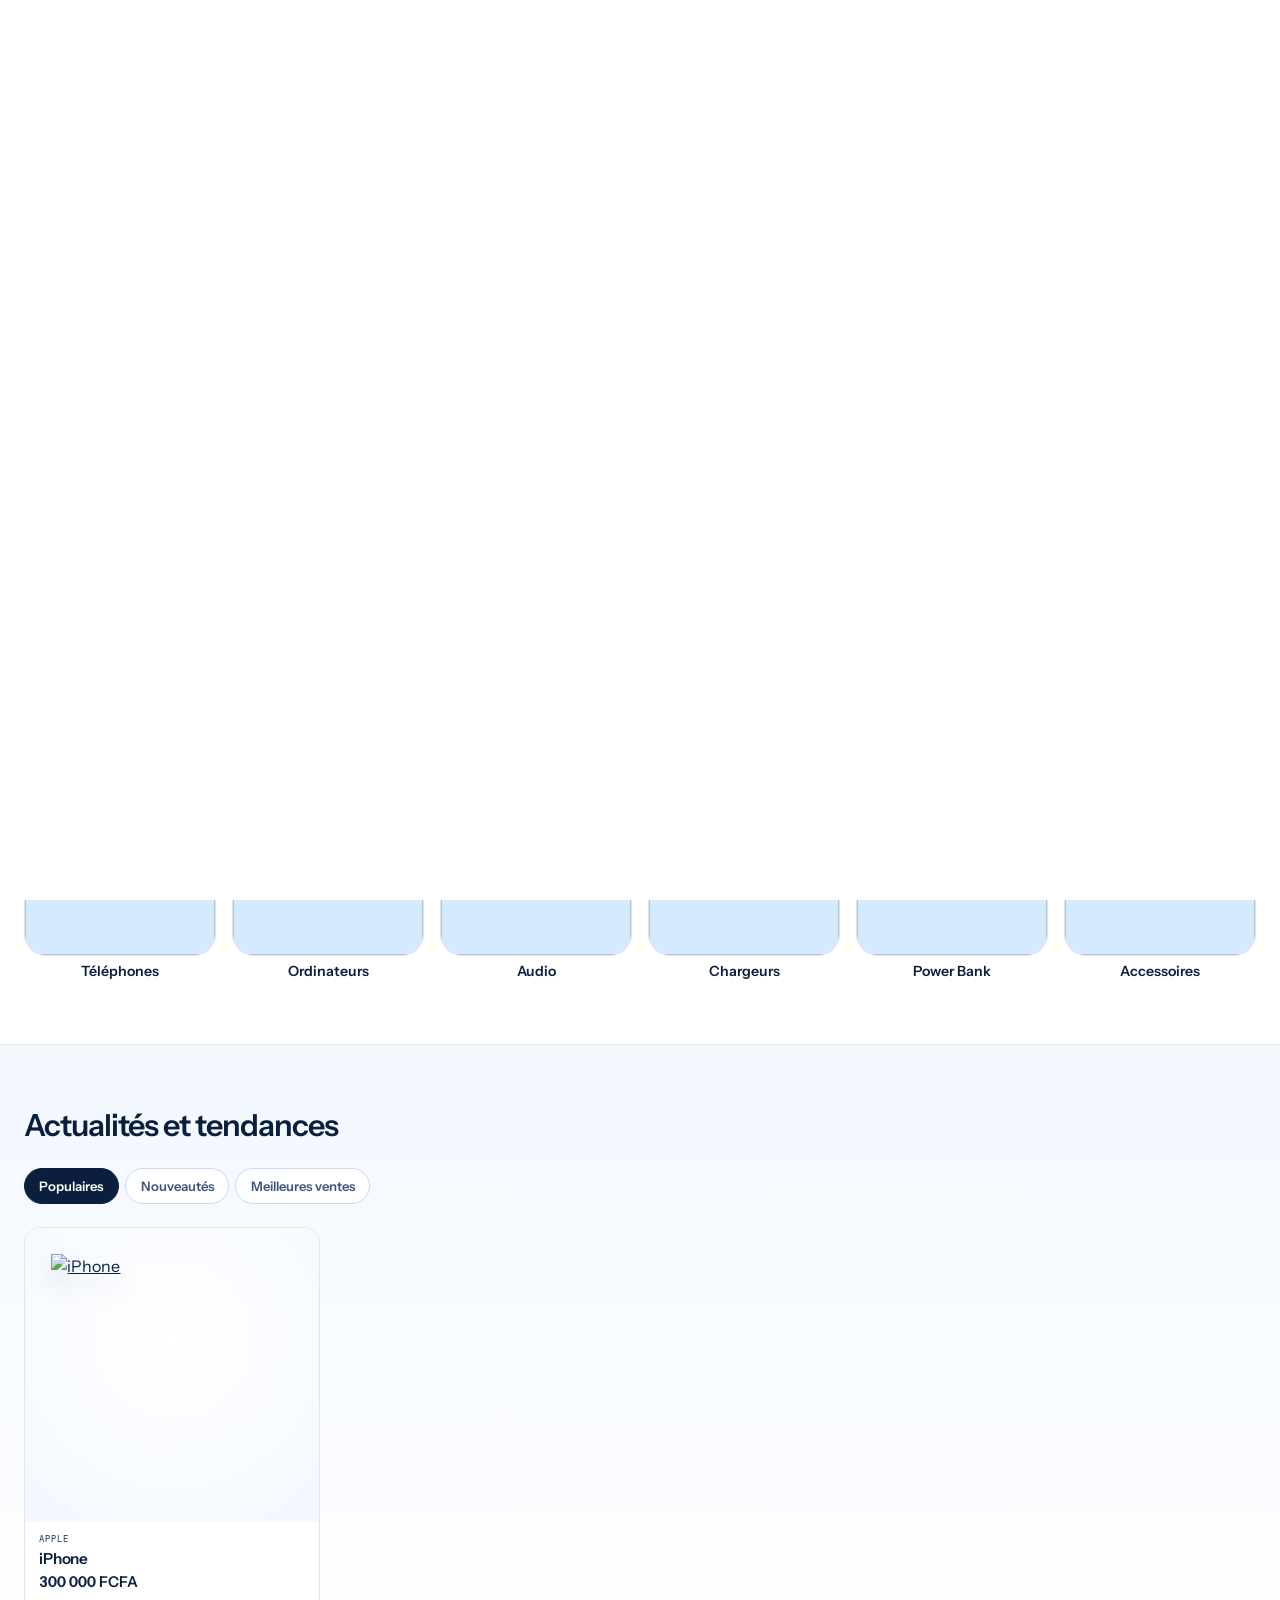
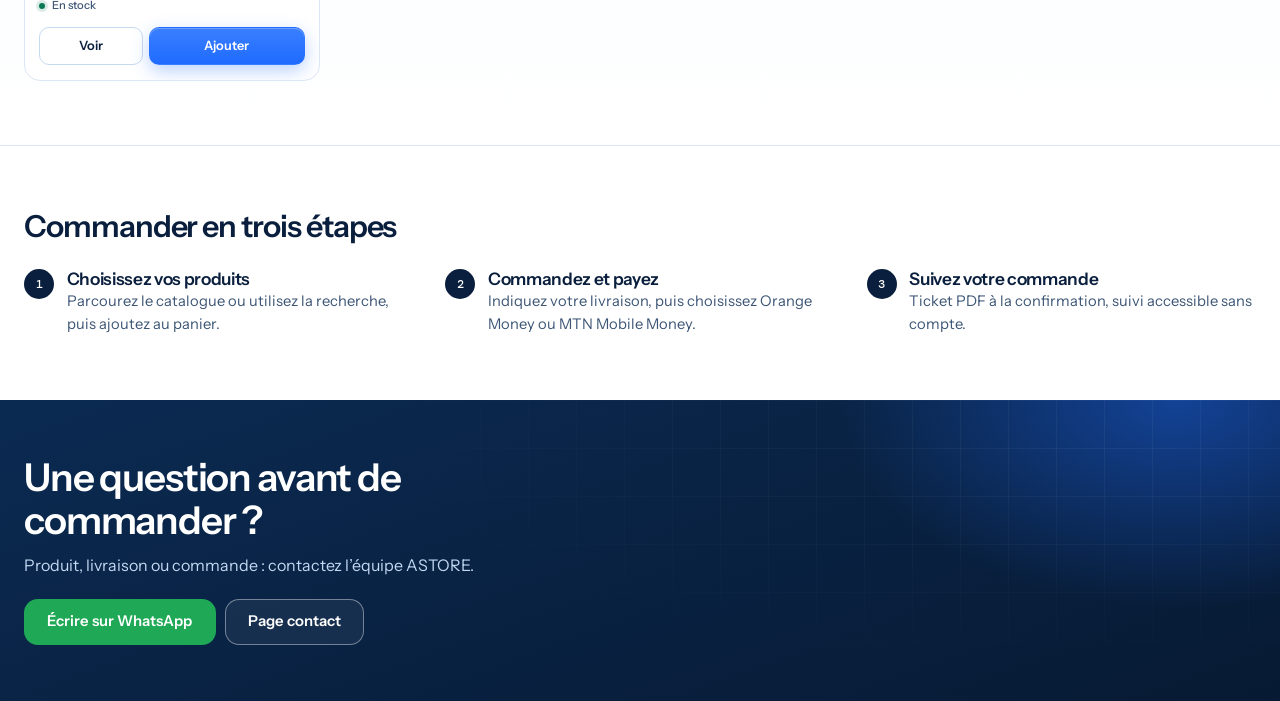
==== commit 95acf61f: "mise a jour" ====
--- a/index.html
+++ b/index.html
@@ -2,7 +2,7 @@
 <html lang="fr">
 <head>
   <meta charset="utf-8">
-  <meta name="viewport" content="width=device-width, initial-scale=1">
+  <meta name="viewport" content="width=device-width, initial-scale=1, viewport-fit=cover">
   <title>ASTORE – Électronique à Douala</title>
   <meta name="description" content="ASTORE : smartphones, ordinateurs, audio et accessoires livrés à Douala. Commandez sans créer de compte.">
   <link rel="icon" href="logo.png">
@@ -11,7 +11,6 @@
   <link rel="stylesheet" href="https://fonts.googleapis.com/css2?family=Instrument+Sans:wght@400;500;600;700&family=DM+Mono:wght@400;500&display=swap">
   <link rel="stylesheet" href="style.css">
   <script>
-    /* Écran de chargement : une seule fois par session */
     (function () {
       var h = document.documentElement;
       try {
@@ -29,7 +28,7 @@
 
 <main>
 
-  <!-- HERO -->
+  <!-- HERO (vidéo en arrière-plan) -->
   <section class="hero">
     <video class="hero-video" autoplay muted loop playsinline preload="metadata">
       <source src="video.mp4" type="video/mp4">
@@ -37,46 +36,68 @@
     <div class="hero-shade"></div>
     <div class="wrap hero-inner">
       <p class="eyebrow">Électronique à Douala</p>
-      <h1>L’électronique qu’il vous faut, livrée à Douala.</h1>
-      <p class="lead">Smartphones, ordinateurs, audio et accessoires. Commandez sans créer de compte et payez avec Orange Money ou MTN Mobile Money.</p>
+      <h1>L’électronique qu’il vous faut.</h1>
+      <p class="lead">Smartphones, ordinateurs, audio et accessoires, livrés à Douala. Commandez sans créer de compte.</p>
       <div class="hero-cta">
-        <a class="btn btn-primary btn-lg" href="catalogue.html">Découvrir nos produits</a>
-        <a class="btn btn-ghost btn-lg" href="catalogue.html">Explorer le catalogue</a>
+        <a class="btn btn-primary" href="catalogue.html">Découvrir nos produits</a>
+        <a class="btn btn-outline-light" href="catalogue.html">Explorer le catalogue</a>
       </div>
     </div>
-    <ul class="wrap hero-facts">
-      <li>Livraison à Douala</li>
-      <li>Orange Money et MTN Mobile Money</li>
-      <li>Commande sans compte</li>
+  </section>
+
+  <!-- BANDE DE RÉASSURANCE -->
+  <section class="reassure" aria-label="Nos engagements">
+    <ul class="wrap reassure-list">
+      <li>
+        <span class="ico"><svg viewBox="0 0 24 24" width="20" height="20" fill="none" stroke="currentColor" stroke-width="1.8" stroke-linecap="round" stroke-linejoin="round" aria-hidden="true"><path d="M3 6h11v9H3z"/><path d="M14 9h4l3 3v3h-7z"/><circle cx="7" cy="17.5" r="1.7"/><circle cx="17" cy="17.5" r="1.7"/></svg></span>
+        <span class="txt"><strong>Livraison rapide</strong><small>Douala et expédition</small></span>
+      </li>
+      <li>
+        <span class="ico"><svg viewBox="0 0 24 24" width="20" height="20" fill="none" stroke="currentColor" stroke-width="1.8" stroke-linecap="round" stroke-linejoin="round" aria-hidden="true"><rect x="7" y="3" width="10" height="18" rx="2.5"/><path d="M11 18h2"/></svg></span>
+        <span class="txt"><strong>Mobile Money</strong><small>Orange Money, MTN</small></span>
+      </li>
+      <li>
+        <span class="ico"><svg viewBox="0 0 24 24" width="20" height="20" fill="none" stroke="currentColor" stroke-width="1.8" stroke-linecap="round" stroke-linejoin="round" aria-hidden="true"><path d="M4 13v-1a8 8 0 0 1 16 0v1"/><rect x="3" y="13" width="4" height="6" rx="1.5"/><rect x="17" y="13" width="4" height="6" rx="1.5"/></svg></span>
+        <span class="txt"><strong>Assistance client</strong><small>Par WhatsApp</small></span>
+      </li>
+      <li>
+        <span class="ico"><svg viewBox="0 0 24 24" width="20" height="20" fill="none" stroke="currentColor" stroke-width="1.8" stroke-linecap="round" stroke-linejoin="round" aria-hidden="true"><circle cx="12" cy="12" r="9"/><path d="m8 12.5 3 3 5-6"/></svg></span>
+        <span class="txt"><strong>Commande facile</strong><small>Sans créer de compte</small></span>
+      </li>
     </ul>
   </section>
 
-  <!-- CATÉGORIES -->
+  <!-- CATÉGORIES (carrousel sur mobile) -->
   <section class="section" id="categories">
     <div class="wrap">
       <div class="section-head">
         <h2>Catégories</h2>
-        <a class="text-link" href="catalogue.html">Tout le catalogue</a>
+        <a class="text-link" href="catalogue.html">Tout voir</a>
       </div>
-      <div class="tiles">
-        <a class="tile tile--wide" href="catalogue.html?categorie=telephones"><img src="telephone.png" alt=""><span class="tile-label">Téléphones</span></a>
-        <a class="tile" href="catalogue.html?categorie=ordinateurs"><img src="ordinateur.png" alt=""><span class="tile-label">Ordinateurs</span></a>
-        <a class="tile" href="catalogue.html?categorie=audio"><img src="audio.png" alt=""><span class="tile-label">Audio</span></a>
-        <a class="tile" href="catalogue.html?categorie=chargeurs"><img src="chargeurs.png" alt=""><span class="tile-label">Chargeurs</span></a>
-        <a class="tile" href="catalogue.html?categorie=powerbank"><img src="powerbank.png" alt=""><span class="tile-label">Power Bank</span></a>
-        <a class="tile tile--wide" href="catalogue.html?categorie=accessoires"><img src="accessoires.png" alt=""><span class="tile-label">Accessoires</span></a>
-      </div>
+      <ul class="cats">
+        <li><a class="cat" href="catalogue.html?categorie=telephones"><span class="cat-img"><img src="telephone.png" alt="" loading="lazy"></span><span class="cat-name">Téléphones</span></a></li>
+        <li><a class="cat" href="catalogue.html?categorie=ordinateurs"><span class="cat-img"><img src="ordinateur.png" alt="" loading="lazy"></span><span class="cat-name">Ordinateurs</span></a></li>
+        <li><a class="cat" href="catalogue.html?categorie=audio"><span class="cat-img"><img src="audio.png" alt="" loading="lazy"></span><span class="cat-name">Audio</span></a></li>
+        <li><a class="cat" href="catalogue.html?categorie=chargeurs"><span class="cat-img"><img src="chargeurs.png" alt="" loading="lazy"></span><span class="cat-name">Chargeurs</span></a></li>
+        <li><a class="cat" href="catalogue.html?categorie=powerbank"><span class="cat-img"><img src="powerbank.png" alt="" loading="lazy"></span><span class="cat-name">Power Bank</span></a></li>
+        <li><a class="cat" href="catalogue.html?categorie=accessoires"><span class="cat-img"><img src="accessoires.png" alt="" loading="lazy"></span><span class="cat-name">Accessoires</span></a></li>
+      </ul>
     </div>
   </section>
 
-  <!-- PRODUITS POPULAIRES (remplis par le JavaScript ; la carte ci-dessous est un exemple) -->
-  <section class="section" id="populaires">
+  <!-- ACTUALITÉS ET TENDANCES (3 onglets, une seule zone) -->
+  <section class="section section--tint" id="actualites">
     <div class="wrap">
       <div class="section-head">
-        <h2>Produits populaires</h2>
-        <a class="text-link" href="catalogue.html">Voir plus</a>
+        <h2>Actualités et tendances</h2>
       </div>
-      <div class="product-grid" id="grid-featured">
+      <div class="tabs" role="tablist" aria-label="Sélection de produits">
+        <button class="tab" type="button" role="tab" id="tab-featured" data-tab="featured" aria-selected="true" aria-controls="news-track">Populaires</button>
+        <button class="tab" type="button" role="tab" id="tab-new" data-tab="new" aria-selected="false" aria-controls="news-track">Nouveautés</button>
+        <button class="tab" type="button" role="tab" id="tab-best" data-tab="best" aria-selected="false" aria-controls="news-track">Meilleures ventes</button>
+      </div>
+      <!-- Le JavaScript remplit cette zone. La carte ci-dessous est un exemple. -->
+      <div class="product-track" id="news-track" role="tabpanel" aria-labelledby="tab-featured" aria-live="polite">
         <article class="pcard">
           <a class="pcard-media" href="produit.html?slug=iphone"><img src="telephone1.png" alt="iPhone"></a>
           <div class="pcard-body">
@@ -85,8 +106,8 @@
             <p class="pcard-price">300 000 FCFA</p>
             <p class="pcard-stock is-ok">En stock</p>
             <div class="pcard-actions">
-              <a class="btn btn-ghost btn-sm" href="produit.html?slug=iphone">Voir le produit</a>
-              <button class="btn btn-primary btn-sm" type="button">Ajouter au panier</button>
+              <a class="btn btn-ghost btn-sm" href="produit.html?slug=iphone">Voir</a>
+              <button class="btn btn-primary btn-sm" type="button">Ajouter</button>
             </div>
           </div>
         </article>
@@ -94,82 +115,7 @@
     </div>
   </section>
 
-  <!-- NOUVEAUTÉS -->
-  <section class="section section--tint" id="nouveautes">
-    <div class="wrap">
-      <div class="section-head">
-        <h2>Nouveautés</h2>
-      </div>
-      <div class="product-strip" id="strip-new">
-        <article class="pcard">
-          <a class="pcard-media" href="produit.html?slug=ordinateur-portable"><img src="ordinateur1.png" alt="Ordinateur portable"></a>
-          <div class="pcard-body">
-            <p class="pcard-brand">Marque</p>
-            <h3 class="pcard-title"><a href="produit.html?slug=ordinateur-portable">Ordinateur portable</a></h3>
-            <p class="pcard-price">250 000 FCFA</p>
-            <p class="pcard-stock is-ok">En stock</p>
-            <div class="pcard-actions">
-              <a class="btn btn-ghost btn-sm" href="produit.html?slug=ordinateur-portable">Voir le produit</a>
-              <button class="btn btn-primary btn-sm" type="button">Ajouter au panier</button>
-            </div>
-          </div>
-        </article>
-      </div>
-    </div>
-  </section>
-
-  <!-- MEILLEURES VENTES -->
-  <section class="section" id="meilleures-ventes">
-    <div class="wrap">
-      <div class="section-head">
-        <h2>Meilleures ventes</h2>
-      </div>
-      <div class="product-grid" id="grid-best">
-        <article class="pcard">
-          <a class="pcard-media" href="produit.html?slug=ecouteurs"><img src="audio2.png" alt="Écouteurs"></a>
-          <div class="pcard-body">
-            <p class="pcard-brand">Marque</p>
-            <h3 class="pcard-title"><a href="produit.html?slug=ecouteurs">Écouteurs</a></h3>
-            <p class="pcard-price">8 000 FCFA</p>
-            <p class="pcard-stock is-ok">En stock</p>
-            <div class="pcard-actions">
-              <a class="btn btn-ghost btn-sm" href="produit.html?slug=ecouteurs">Voir le produit</a>
-              <button class="btn btn-primary btn-sm" type="button">Ajouter au panier</button>
-            </div>
-          </div>
-        </article>
-      </div>
-    </div>
-  </section>
-
-  <!-- POURQUOI ASTORE -->
-  <section class="section section--tint" id="pourquoi">
-    <div class="wrap">
-      <div class="section-head">
-        <h2>Pourquoi choisir ASTORE</h2>
-      </div>
-      <div class="pillars">
-        <div class="pillar">
-          <h3>Livraison à Douala</h3>
-          <p>Choisissez votre zone à la commande : les frais sont calculés automatiquement.</p>
-        </div>
-        <div class="pillar">
-          <h3>Mobile Money</h3>
-          <p>Orange Money et MTN Mobile Money, les moyens de paiement que vous utilisez déjà.</p>
-        </div>
-        <div class="pillar">
-          <h3>Sans compte</h3>
-          <p>Aucune inscription : vous renseignez votre livraison et la commande est enregistrée.</p>
-        </div>
-        <div class="pillar">
-          <h3>Suivi de commande</h3>
-          <p>Retrouvez l’état de votre commande avec sa référence et votre numéro de téléphone.</p>
-        </div>
-      </div>
-    </div>
-  </section>
-
-  <!-- COMMENT ÇA MARCHE -->
+  <!-- COMMANDER EN 3 ÉTAPES -->
   <section class="section" id="services">
     <div class="wrap">
       <div class="section-head">
@@ -178,29 +124,29 @@
       <ol class="steps">
         <li class="step">
           <h3>Choisissez vos produits</h3>
-          <p>Parcourez le catalogue ou utilisez la recherche, puis ajoutez vos articles au panier.</p>
+          <p>Parcourez le catalogue ou utilisez la recherche, puis ajoutez au panier.</p>
         </li>
         <li class="step">
           <h3>Commandez et payez</h3>
-          <p>Indiquez votre adresse et votre zone de livraison, puis choisissez Orange Money ou MTN Mobile Money.</p>
+          <p>Indiquez votre livraison, puis choisissez Orange Money ou MTN Mobile Money.</p>
         </li>
         <li class="step">
           <h3>Suivez votre commande</h3>
-          <p>Un ticket PDF est disponible à la confirmation, et le suivi reste accessible sans compte.</p>
+          <p>Ticket PDF à la confirmation, suivi accessible sans compte.</p>
         </li>
       </ol>
     </div>
   </section>
 
   <!-- ASSISTANCE -->
-  <section class="section contact-band" id="assistance">
+  <section class="contact-band" id="assistance">
     <div class="wrap contact-band-inner">
       <div>
         <h2>Une question avant de commander ?</h2>
         <p>Produit, livraison ou commande : contactez l’équipe ASTORE.</p>
         <div class="contact-actions">
           <a class="btn btn-wa" id="contact-wa" href="#">Écrire sur WhatsApp</a>
-          <a class="btn btn-light" href="contact.html">Page contact</a>
+          <a class="btn btn-outline-light" href="contact.html">Page contact</a>
         </div>
       </div>
       <ul class="contact-list" id="contact-list"></ul>
@@ -211,10 +157,10 @@
 
 <div id="site-footer"></div>
 
-<script src="https://cdn.jsdelivr.net/npm/@supabase/supabase-js@2"></script>
-<script src="config.js"></script>
-<script src="images.js"></script>
-<script src="script.js"></script>
-<script src="home.js"></script>
+<script defer src="https://cdn.jsdelivr.net/npm/@supabase/supabase-js@2"></script>
+<script defer src="config.js"></script>
+<script defer src="images.js"></script>
+<script defer src="script.js"></script>
+<script defer src="home.js"></script>
 </body>
 </html>
--- a/style.css
+++ b/style.css
@@ -1,12 +1,6 @@
 /* ============================================================
-   ASTORE · style.css
-   Minimalisme premium, univers informatique. Mobile d'abord.
-   1 Base · 2 Typographie · 3 Boutons · 4 Formulaires · 5 En-tête
-   6 Hero · 7 Sections · 8 Catégories · 9 Cartes produit
-   10 Catalogue · 11 Fiche produit · 12 Panier · 13 Commande
-   14 Confirmation · 15 Suivi · 16 Contact · 17 Pages légales
-   18 Pied de page · 19 Éléments flottants · 20 Préchargement
-   21 Animations · 22 Écrans larges · 23 Impression
+   ASTORE · style.css  (compact, mobile d'abord)
+   Testé mentalement de 320 px à 1440 px.
    ============================================================ */
 
 /* ---------- 1. BASE ---------- */
@@ -28,20 +22,21 @@
   --wa: #1fa855;
   --r-sm: 10px;
   --r: 14px;
-  --r-lg: 22px;
-  --shadow: 0 2px 6px rgba(10, 31, 61, .04), 0 18px 44px rgba(31, 107, 255, .10);
+  --r-lg: 18px;
+  --shadow: 0 2px 6px rgba(10, 31, 61, .04), 0 16px 40px rgba(31, 107, 255, .10);
   --ease: cubic-bezier(.2, .7, .2, 1);
   --font: "Instrument Sans", "Segoe UI", system-ui, -apple-system, "Helvetica Neue", Arial, sans-serif;
   --mono: "DM Mono", ui-monospace, SFMono-Regular, Menlo, Consolas, monospace;
-  --header-h: 68px;
-}
-
+  --header-h: 56px;
+  --nav-h: 60px;
+  --safe-b: env(safe-area-inset-bottom, 0px);
+}
 *, *::before, *::after { box-sizing: border-box; }
-html { scroll-behavior: smooth; -webkit-text-size-adjust: 100%; scroll-padding-top: calc(var(--header-h) + 12px); }
-body { margin: 0; font-family: var(--font); font-size: 16px; line-height: 1.6; color: var(--ink); background: #fff; -webkit-font-smoothing: antialiased; text-rendering: optimizeLegibility; }
+html { scroll-behavior: smooth; -webkit-text-size-adjust: 100%; scroll-padding-top: calc(var(--header-h) + 8px); }
+body { margin: 0; padding-bottom: calc(var(--nav-h) + var(--safe-b)); overflow-x: hidden; font-family: var(--font); font-size: 15px; line-height: 1.55; color: var(--ink); background: #fff; -webkit-font-smoothing: antialiased; text-rendering: optimizeLegibility; }
 img, video, svg { display: block; max-width: 100%; }
 a { color: inherit; }
-h1, h2, h3, h4 { margin: 0; font-weight: 600; line-height: 1.1; letter-spacing: -.03em; }
+h1, h2, h3, h4 { margin: 0; font-weight: 600; line-height: 1.12; letter-spacing: -.03em; }
 p, dl, dd, ol, ul, figure { margin: 0; }
 ul, ol { padding: 0; list-style: none; }
 button, input, select, textarea { font: inherit; color: inherit; }
@@ -49,338 +44,351 @@
 ::selection { background: var(--sky-2); }
 :focus-visible { outline: 2px solid var(--electric); outline-offset: 3px; border-radius: 6px; }
 [hidden] { display: none !important; }
-.sr-only { position: absolute; width: 1px; height: 1px; margin: -1px; padding: 0; overflow: hidden; clip: rect(0 0 0 0); white-space: nowrap; border: 0; }
 .no-scroll { overflow: hidden; }
 
-.wrap { width: min(100% - 2.5rem, 1240px); margin-inline: auto; }
-.narrow { width: min(100% - 2.5rem, 820px); }
-.page { padding-block: 2.5rem 5rem; animation: pageIn .6s var(--ease) both; }
-
-/* ---------- 2. TYPOGRAPHIE ---------- */
+.wrap { width: min(100% - 2rem, 1240px); margin-inline: auto; }
+.narrow { width: min(100% - 2rem, 820px); }
+.page { padding-block: 1.5rem 3rem; animation: pageIn .5s var(--ease) both; }
+
+/* ---------- 2. TYPOGRAPHIE ET OUTILS ---------- */
 .muted { color: var(--ink-2); }
-.small { font-size: .86rem; }
+.small { font-size: .84rem; }
 .mono { font-family: var(--mono); }
-.eyebrow { display: inline-flex; align-items: center; gap: .7rem; font: 500 .74rem/1 var(--mono); letter-spacing: .16em; text-transform: uppercase; color: var(--electric); }
-.eyebrow::before { content: ""; width: 28px; height: 1px; background: currentColor; }
-.lead { font-size: clamp(1.02rem, 1.5vw, 1.2rem); color: var(--ink-2); max-width: 48ch; }
-.text-link { padding-bottom: 3px; font-weight: 600; font-size: .92rem; color: var(--electric); text-decoration: none; white-space: nowrap; background: linear-gradient(currentColor, currentColor) 0 100% / 0 1px no-repeat; transition: background-size .45s var(--ease); }
-.text-link::after { content: "→"; margin-left: .45rem; }
+.eyebrow { display: inline-flex; align-items: center; gap: .6rem; font: 500 .68rem/1 var(--mono); letter-spacing: .16em; text-transform: uppercase; color: var(--electric); }
+.eyebrow::before { content: ""; width: 22px; height: 1px; background: currentColor; }
+.lead { font-size: .98rem; color: var(--ink-2); max-width: 46ch; }
+.text-link { padding-bottom: 2px; font-weight: 600; font-size: .86rem; color: var(--electric); text-decoration: none; white-space: nowrap; background: linear-gradient(currentColor, currentColor) 0 100% / 0 1px no-repeat; transition: background-size .4s var(--ease); }
+.text-link::after { content: "→"; margin-left: .4rem; }
 .text-link:hover { background-size: 100% 1px; }
-.text-btn { padding: 0; border: 0; background: none; font-size: .86rem; font-weight: 600; color: var(--electric); text-decoration: underline; text-underline-offset: 3px; }
-.page-head { display: grid; gap: .6rem; margin-bottom: 2rem; }
-.page-head h1 { font-size: clamp(2.2rem, 6vw, 3.8rem); letter-spacing: -.045em; }
-.state { padding: 3rem 0; display: grid; gap: 1rem; justify-items: start; color: var(--ink-2); }
-.state h1 { color: var(--ink); font-size: clamp(1.8rem, 4vw, 2.6rem); }
-.empty-state { display: grid; gap: .8rem; justify-items: center; text-align: center; padding: 4rem 1.2rem; border: 1px dashed var(--line-2); border-radius: var(--r-lg); background: var(--mist); }
-.empty-state h2 { font-size: 1.5rem; }
+.text-btn { padding: 0; border: 0; background: none; font-size: .84rem; font-weight: 600; color: var(--electric); text-decoration: underline; text-underline-offset: 3px; }
+.page-head { display: grid; gap: .4rem; margin-bottom: 1.4rem; }
+.page-head h1 { font-size: clamp(1.7rem, 6vw, 2.8rem); letter-spacing: -.04em; }
+.state { display: grid; gap: .9rem; justify-items: start; padding: 2.5rem 0; color: var(--ink-2); }
+.state h1 { color: var(--ink); font-size: clamp(1.5rem, 4vw, 2.2rem); }
+.empty-state { display: grid; gap: .7rem; justify-items: center; padding: 2.5rem 1rem; text-align: center; border: 1px dashed var(--line-2); border-radius: var(--r-lg); background: var(--mist); }
+.empty-state h2 { font-size: 1.3rem; }
 .empty-state p { color: var(--ink-2); }
-.badge { display: inline-flex; align-items: center; gap: .5rem; padding: .45rem .85rem; border-radius: 999px; border: 1px solid var(--line-2); background: var(--mist); font: 500 .72rem/1 var(--mono); letter-spacing: .06em; text-transform: uppercase; }
+.badge { display: inline-flex; align-items: center; gap: .5rem; padding: .4rem .75rem; border-radius: 999px; border: 1px solid var(--line-2); background: var(--mist); font: 500 .68rem/1 var(--mono); letter-spacing: .06em; text-transform: uppercase; }
 .badge--demo { background: #fff7e3; border-color: #efd38b; color: #7a5200; }
 
 /* ---------- 3. BOUTONS ---------- */
-.btn { position: relative; overflow: hidden; display: inline-flex; align-items: center; justify-content: center; gap: .55rem; min-height: 48px; padding: 0 1.5rem; border: 1px solid transparent; border-radius: var(--r); font-weight: 600; font-size: .95rem; text-decoration: none; white-space: nowrap; transition: transform .25s var(--ease), box-shadow .25s, background-color .25s, color .25s, border-color .25s; }
-.btn:active { transform: translateY(1px) scale(.99); }
-.btn-primary { background: linear-gradient(180deg, #3a7fff, var(--electric)); color: #fff; box-shadow: 0 1px 0 rgba(255, 255, 255, .25) inset, 0 8px 22px rgba(31, 107, 255, .32); }
+.btn { position: relative; overflow: hidden; display: inline-flex; align-items: center; justify-content: center; gap: .5rem; min-height: 44px; padding: 0 1.2rem; border: 1px solid transparent; border-radius: var(--r); font-weight: 600; font-size: .9rem; text-decoration: none; white-space: nowrap; transition: transform .25s var(--ease), box-shadow .25s, background-color .25s, color .25s, border-color .25s; }
+.btn:active { transform: scale(.98); }
+.btn-primary { background: linear-gradient(180deg, #3a7fff, var(--electric)); color: #fff; box-shadow: 0 1px 0 rgba(255, 255, 255, .25) inset, 0 6px 18px rgba(31, 107, 255, .3); }
 .btn-primary::after { content: ""; position: absolute; inset: 0; background: linear-gradient(100deg, transparent 30%, rgba(255, 255, 255, .35) 50%, transparent 70%); transform: translateX(-120%); transition: transform .8s var(--ease); }
-.btn-primary:hover { transform: translateY(-2px); box-shadow: 0 1px 0 rgba(255, 255, 255, .25) inset, 0 14px 30px rgba(31, 107, 255, .4); }
-.btn-primary:hover::after { transform: translateX(120%); }
 .btn-ghost { background: transparent; color: var(--ink); border-color: var(--line-2); }
-.btn-ghost:hover { background: var(--ink); border-color: var(--ink); color: #fff; }
+.btn-outline-light { background: rgba(255, 255, 255, .06); color: #fff; border-color: rgba(255, 255, 255, .4); }
 .btn-wa { background: var(--wa); color: #fff; }
-.btn-wa:hover { filter: brightness(.93); transform: translateY(-2px); }
 .btn-light { background: #fff; color: var(--ink); }
-.btn-light:hover { transform: translateY(-2px); }
-.btn-sm { min-height: 42px; padding: 0 1rem; font-size: .86rem; border-radius: var(--r-sm); }
-.btn-lg { min-height: 56px; padding: 0 2rem; font-size: 1rem; }
+.btn-sm { min-height: 38px; padding: 0 .9rem; font-size: .82rem; border-radius: var(--r-sm); }
+.btn-lg { min-height: 50px; padding: 0 1.6rem; font-size: .95rem; }
 .btn-block { display: flex; width: 100%; }
 .btn[disabled] { opacity: .45; pointer-events: none; box-shadow: none; }
+@media (hover: hover) {
+  .btn-primary:hover { transform: translateY(-2px); box-shadow: 0 1px 0 rgba(255, 255, 255, .25) inset, 0 12px 28px rgba(31, 107, 255, .4); }
+  .btn-primary:hover::after { transform: translateX(120%); }
+  .btn-ghost:hover { background: var(--ink); border-color: var(--ink); color: #fff; }
+  .btn-outline-light:hover, .btn-light:hover { background: #fff; color: var(--ink); }
+  .btn-wa:hover { filter: brightness(.93); }
+}
 
 /* ---------- 4. FORMULAIRES ---------- */
-.input { width: 100%; min-height: 50px; padding: 0 1rem; background: #fff; border: 1px solid var(--line-2); border-radius: var(--r); transition: border-color .2s, box-shadow .2s; -webkit-appearance: none; appearance: none; }
-textarea.input { padding: .85rem 1rem; min-height: 120px; resize: vertical; line-height: 1.5; }
-select.input { padding-right: 2.6rem; background-image: url("data:image/svg+xml,%3Csvg xmlns='http://www.w3.org/2000/svg' viewBox='0 0 24 24' fill='none' stroke='%230a1f3d' stroke-width='2' stroke-linecap='round' stroke-linejoin='round'%3E%3Cpath d='m6 9 6 6 6-6'/%3E%3C/svg%3E"); background-repeat: no-repeat; background-position: right 1rem center; background-size: 16px; }
+.input { width: 100%; min-height: 48px; padding: 0 .95rem; background: #fff; border: 1px solid var(--line-2); border-radius: var(--r); font-size: 16px; transition: border-color .2s, box-shadow .2s; -webkit-appearance: none; appearance: none; }
+textarea.input { padding: .8rem .95rem; min-height: 110px; resize: vertical; line-height: 1.5; }
+select.input { padding-right: 2.4rem; background-image: url("data:image/svg+xml,%3Csvg xmlns='http://www.w3.org/2000/svg' viewBox='0 0 24 24' fill='none' stroke='%230a1f3d' stroke-width='2' stroke-linecap='round' stroke-linejoin='round'%3E%3Cpath d='m6 9 6 6 6-6'/%3E%3C/svg%3E"); background-repeat: no-repeat; background-position: right .9rem center; background-size: 16px; }
 .input::placeholder { color: var(--ink-3); }
-.input:hover { border-color: var(--ink-3); }
 .input:focus { outline: none; border-color: var(--electric); box-shadow: 0 0 0 4px rgba(31, 107, 255, .14); }
 .input[aria-invalid="true"] { border-color: var(--bad); box-shadow: 0 0 0 4px rgba(180, 35, 24, .1); }
-.field { display: grid; gap: .45rem; }
-.field > span { font-size: .86rem; font-weight: 600; }
+.field { display: grid; gap: .4rem; min-width: 0; }
+.field > span { font-size: .84rem; font-weight: 600; }
 .opt { margin-left: .4rem; font-style: normal; font-weight: 400; color: var(--ink-2); }
-.hint { font-size: .82rem; color: var(--ink-2); }
-.field-grid { display: grid; gap: 1rem; }
-.form-error { padding: .85rem 1rem; border-radius: var(--r-sm); background: #fff3f1; border: 1px solid #f3c6c0; color: var(--bad); font-size: .92rem; }
-.note { font-size: .85rem; color: var(--ink-2); }
-.form-actions { display: flex; flex-wrap: wrap; gap: .7rem; }
-.panel { display: grid; gap: 1rem; align-content: start; padding: clamp(1.2rem, 3vw, 1.7rem); background: #fff; border: 1px solid var(--line); border-radius: var(--r-lg); }
-.panel h2 { font-size: 1.2rem; letter-spacing: -.02em; }
-.check { display: flex; align-items: center; gap: .7rem; padding: .2rem 0; font-size: .95rem; cursor: pointer; }
+.hint { font-size: .8rem; color: var(--ink-2); }
+.field-grid { display: grid; gap: .9rem; }
+.form-error { padding: .75rem .9rem; border-radius: var(--r-sm); background: #fff3f1; border: 1px solid #f3c6c0; color: var(--bad); font-size: .88rem; }
+.verify-ok { padding: .75rem .9rem; border-radius: var(--r-sm); background: #effaf5; border: 1px solid #b6e4d0; color: var(--ok); font-size: .9rem; }
+.verify-form { display: grid; gap: .9rem; }
+.note { font-size: .82rem; color: var(--ink-2); }
+.form-actions { display: flex; flex-wrap: wrap; gap: .6rem; }
+.panel { display: grid; gap: .9rem; align-content: start; margin-bottom: 1rem; padding: 1.1rem; background: #fff; border: 1px solid var(--line); border-radius: var(--r-lg); }
+.panel h2 { font-size: 1.1rem; letter-spacing: -.02em; }
+.check { display: flex; align-items: center; gap: .65rem; padding: .25rem 0; font-size: .92rem; cursor: pointer; }
 .check input { flex: none; width: 20px; height: 20px; border: 1.5px solid var(--line-2); border-radius: 6px; background: #fff center / 12px no-repeat; -webkit-appearance: none; appearance: none; transition: background-color .2s, border-color .2s; }
 .check input:checked { background-color: var(--electric); border-color: var(--electric); background-image: url("data:image/svg+xml,%3Csvg xmlns='http://www.w3.org/2000/svg' viewBox='0 0 24 24' fill='none' stroke='white' stroke-width='3.5' stroke-linecap='round' stroke-linejoin='round'%3E%3Cpath d='m5 12.5 4.5 4.5L19 7.5'/%3E%3C/svg%3E"); }
 
-/* ---------- 5. EN-TÊTE ---------- */
-.demo-bar { padding: .6rem 1rem; background: var(--deep); color: #cfe3fb; text-align: center; font: 500 .7rem/1.3 var(--mono); letter-spacing: .08em; text-transform: uppercase; }
-.site-header { position: sticky; top: 0; z-index: 50; background: rgba(255, 255, 255, .82); -webkit-backdrop-filter: saturate(1.6) blur(16px); backdrop-filter: saturate(1.6) blur(16px); border-bottom: 1px solid transparent; transition: border-color .3s, background-color .3s; }
-.site-header.scrolled { background: rgba(255, 255, 255, .94); border-bottom-color: var(--line); }
-.header-inner { display: flex; align-items: center; justify-content: space-between; gap: 1rem; height: var(--header-h); }
-.brand { display: inline-flex; align-items: center; text-decoration: none; }
-.brand img { height: 34px; width: auto; }
-.brand-text { font: 500 1.25rem var(--mono); letter-spacing: .2em; }
-.nav { position: absolute; top: 100%; left: 0; right: 0; display: none; flex-direction: column; padding: .5rem 1.25rem 1.25rem; background: rgba(255, 255, 255, .98); border-bottom: 1px solid var(--line); box-shadow: 0 24px 40px -24px rgba(10, 31, 61, .25); }
-.nav.open { display: flex; animation: dropIn .35s var(--ease) both; }
-.nav a { padding: 1rem .2rem; font-size: 1.05rem; font-weight: 500; text-decoration: none; border-bottom: 1px solid var(--mist); }
+/* ---------- 5. EN-TÊTE, LANGUE, BARRE DU BAS ---------- */
+.demo-bar { padding: .5rem 1rem; background: var(--deep); color: #cfe3fb; text-align: center; font: 500 .64rem/1.3 var(--mono); letter-spacing: .08em; text-transform: uppercase; }
+.site-header { position: sticky; top: 0; z-index: 50; background: rgba(255, 255, 255, .9); -webkit-backdrop-filter: saturate(1.6) blur(14px); backdrop-filter: saturate(1.6) blur(14px); border-bottom: 1px solid var(--line); }
+.header-inner { display: flex; align-items: center; gap: .5rem; height: var(--header-h); }
+.brand { display: inline-flex; align-items: center; margin-right: auto; text-decoration: none; }
+.brand img { height: 28px; width: auto; }
+.brand-text { font: 500 1.1rem var(--mono); letter-spacing: .2em; }
+.nav { position: absolute; top: 100%; left: 0; right: 0; display: none; flex-direction: column; padding: .25rem 1rem 1rem; background: rgba(255, 255, 255, .98); border-bottom: 1px solid var(--line); box-shadow: 0 24px 40px -24px rgba(10, 31, 61, .25); }
+.nav.open { display: flex; animation: dropIn .3s var(--ease) both; }
+.nav a { padding: .9rem .2rem; font-size: 1rem; font-weight: 500; text-decoration: none; border-bottom: 1px solid var(--mist); }
 .nav a[aria-current="page"] { color: var(--electric); }
 .header-actions { display: flex; align-items: center; gap: .1rem; }
-.icon-btn { position: relative; display: grid; place-items: center; width: 44px; height: 44px; border: 0; border-radius: var(--r); background: transparent; color: var(--ink); transition: background-color .2s, color .2s; }
+.lang { display: inline-flex; margin-right: .25rem; padding: 2px; background: #fff; border: 1px solid var(--line-2); border-radius: 999px; }
+.lang button { min-width: 32px; height: 26px; padding: 0 .45rem; border: 0; border-radius: 999px; background: none; font: 500 .68rem/1 var(--mono); letter-spacing: .06em; color: var(--ink-2); transition: background-color .2s, color .2s; }
+.lang button[aria-pressed="true"] { background: var(--ink); color: #fff; }
+.icon-btn { position: relative; display: grid; place-items: center; width: 40px; height: 40px; border: 0; border-radius: var(--r); background: transparent; color: var(--ink); text-decoration: none; transition: background-color .2s, color .2s; }
 .icon-btn:hover { background: var(--mist); color: var(--electric); }
-.cart-badge { position: absolute; top: 3px; right: 1px; min-width: 19px; height: 19px; padding: 0 5px; border-radius: 999px; background: var(--electric); color: #fff; font: 600 .68rem/19px var(--mono); text-align: center; box-shadow: 0 0 0 2px #fff; }
+.header-cart { display: none; }
+.cart-badge { position: absolute; top: 2px; right: 0; min-width: 18px; height: 18px; padding: 0 5px; border-radius: 999px; background: var(--electric); color: #fff; font: 600 .64rem/18px var(--mono); text-align: center; box-shadow: 0 0 0 2px #fff; }
 .cart-badge.bump { animation: bump .4s var(--ease); }
-.search-panel { padding: 1rem 0 1.2rem; background: #fff; border-top: 1px solid var(--line); animation: dropIn .35s var(--ease) both; }
-.search-form { display: flex; gap: .6rem; }
+.search-panel { padding: .8rem 0 1rem; background: #fff; border-top: 1px solid var(--line); animation: dropIn .3s var(--ease) both; }
+.search-form { display: flex; gap: .5rem; }
 .search-form .input { flex: 1; min-width: 0; }
+.search-form .btn { display: none; }
 .suggest { display: grid; gap: 2px; margin-top: .4rem; }
-.suggest a { display: flex; justify-content: space-between; gap: 1rem; padding: .7rem .8rem; border-radius: var(--r-sm); text-decoration: none; }
+.suggest a { display: flex; justify-content: space-between; gap: 1rem; padding: .65rem .75rem; border-radius: var(--r-sm); text-decoration: none; }
 .suggest a:hover, .suggest a:focus-visible { background: var(--mist); }
 .suggest small, .suggest-empty { color: var(--ink-2); }
-.suggest-empty { padding: .7rem .8rem; }
+.suggest-empty { padding: .65rem .75rem; }
+
+.bottom-nav { position: fixed; left: 0; right: 0; bottom: 0; z-index: 60; display: grid; grid-template-columns: repeat(4, 1fr); padding: .3rem .5rem calc(.3rem + var(--safe-b)); background: rgba(255, 255, 255, .95); -webkit-backdrop-filter: saturate(1.6) blur(14px); backdrop-filter: saturate(1.6) blur(14px); border-top: 1px solid var(--line); }
+.bottom-nav a { position: relative; display: grid; justify-items: center; gap: 2px; padding: .35rem 0; font-size: .66rem; font-weight: 500; color: var(--ink-2); text-decoration: none; }
+.bottom-nav a[aria-current="page"] { color: var(--electric); }
+.bottom-nav .cart-badge { top: -1px; right: calc(50% - 22px); }
 
 /* ---------- 6. HERO ---------- */
-.hero { position: relative; isolation: isolate; display: flex; flex-direction: column; min-height: 640px; min-height: min(92svh, 860px); overflow: hidden;
-  background: radial-gradient(900px 520px at 88% 8%, rgba(140, 203, 255, .55), transparent 62%), radial-gradient(700px 480px at 0% 100%, rgba(211, 234, 255, .85), transparent 60%), linear-gradient(180deg, #f6faff, #fff); }
-.hero-video { position: absolute; inset: 0; z-index: -4; width: 100%; height: 100%; object-fit: cover; }
-.hero-shade { position: absolute; inset: 0; z-index: -3; background: linear-gradient(180deg, rgba(255, 255, 255, .9), rgba(255, 255, 255, .8)); }
-.hero::before { content: ""; position: absolute; inset: 0; z-index: -2; background-image: linear-gradient(rgba(10, 31, 61, .055) 1px, transparent 1px), linear-gradient(90deg, rgba(10, 31, 61, .055) 1px, transparent 1px); background-size: 64px 64px; -webkit-mask-image: radial-gradient(70% 70% at 30% 40%, #000, transparent); mask-image: radial-gradient(70% 70% at 30% 40%, #000, transparent); animation: gridDrift 40s linear infinite; }
-.hero::after { content: ""; position: absolute; left: 0; right: 0; top: 0; z-index: -1; height: 140px; background: linear-gradient(180deg, transparent, rgba(31, 107, 255, .1), transparent); pointer-events: none; animation: scan 9s linear infinite; }
-.hero-inner { display: grid; gap: 1.4rem; justify-items: start; margin-block: auto; padding-block: 5rem 3rem; }
-.hero h1 { max-width: 15ch; font-size: clamp(2.6rem, 8vw, 5.2rem); letter-spacing: -.045em; line-height: .98; }
-.hero .lead { max-width: 44ch; }
-.hero-cta { display: flex; flex-wrap: wrap; gap: .8rem; margin-top: .6rem; }
-.hero-facts { display: flex; flex-wrap: wrap; gap: .7rem 2.2rem; padding-block: 1.3rem; border-top: 1px solid rgba(10, 31, 61, .12); font: 500 .72rem/1.2 var(--mono); letter-spacing: .1em; text-transform: uppercase; color: var(--ink-2); }
-.hero-facts li { display: flex; align-items: center; gap: .6rem; }
-.hero-facts li::before { content: ""; width: 6px; height: 6px; border-radius: 1px; background: var(--electric); box-shadow: 0 0 0 3px rgba(31, 107, 255, .18); }
-.hero-inner > * { animation: rise 1s var(--ease) both; }
-.hero-inner > :nth-child(2) { animation-delay: .1s; }
-.hero-inner > :nth-child(3) { animation-delay: .2s; }
-.hero-inner > :nth-child(4) { animation-delay: .3s; }
+.hero { position: relative; isolation: isolate; display: flex; align-items: center; min-height: 460px; min-height: min(68svh, 520px); overflow: hidden; color: #fff; background: linear-gradient(160deg, #0b2a52, var(--deep)); }
+.hero-video { position: absolute; inset: 0; z-index: -3; width: 100%; height: 100%; object-fit: cover; }
+.hero-shade { position: absolute; inset: 0; z-index: -2; background: radial-gradient(520px 320px at 90% 0%, rgba(31, 107, 255, .32), transparent 70%), linear-gradient(180deg, rgba(7, 26, 51, .74), rgba(7, 26, 51, .86)); }
+.hero::before { content: ""; position: absolute; inset: 0; z-index: -1; background-image: linear-gradient(rgba(255, 255, 255, .05) 1px, transparent 1px), linear-gradient(90deg, rgba(255, 255, 255, .05) 1px, transparent 1px); background-size: 48px 48px; -webkit-mask-image: radial-gradient(75% 75% at 25% 45%, #000, transparent); mask-image: radial-gradient(75% 75% at 25% 45%, #000, transparent); animation: gridDrift 40s linear infinite; }
+.hero::after { content: ""; position: absolute; left: 0; right: 0; top: 0; z-index: -1; height: 120px; background: linear-gradient(180deg, transparent, rgba(140, 203, 255, .12), transparent); pointer-events: none; animation: scan 9s linear infinite; }
+.hero-inner { display: grid; gap: .85rem; justify-items: start; padding-block: 2.4rem 2.8rem; }
+.hero .eyebrow { color: var(--sky); }
+.hero h1 { max-width: 13ch; font-size: clamp(2rem, 8.6vw, 3.8rem); letter-spacing: -.045em; line-height: 1.02; color: #fff; }
+.hero .lead { max-width: 38ch; color: #c9dcf2; }
+.hero-cta { display: flex; flex-wrap: wrap; gap: .55rem; margin-top: .4rem; }
+.hero-inner > * { animation: rise .9s var(--ease) both; }
+.hero-inner > :nth-child(2) { animation-delay: .08s; }
+.hero-inner > :nth-child(3) { animation-delay: .16s; }
+.hero-inner > :nth-child(4) { animation-delay: .24s; }
 html.has-preloader .hero-inner > * { animation: none; opacity: 0; }
 
-/* ---------- 7. SECTIONS ---------- */
-.section { padding-block: clamp(3.5rem, 8vw, 6.5rem); }
-.section-sm { margin-top: 3rem; padding-top: 3rem; border-top: 1px solid var(--line); }
-.section--tint { background: linear-gradient(180deg, var(--mist), #fff); border-top: 1px solid var(--line); }
-.section-head { display: flex; align-items: end; justify-content: space-between; gap: 1rem; margin-bottom: clamp(1.5rem, 4vw, 2.5rem); }
-.section-head h2 { font-size: clamp(1.8rem, 4.4vw, 2.9rem); letter-spacing: -.04em; }
-
-.pillars { display: grid; gap: 2rem; }
-.pillar { position: relative; padding-top: 1.3rem; border-top: 1px solid var(--line-2); }
-.pillar::before { content: ""; position: absolute; top: -1px; left: 0; width: 36px; height: 2px; background: var(--electric); transition: width .7s var(--ease); }
-.pillar:hover::before { width: 100%; }
-.pillar h3 { margin-bottom: .6rem; font-size: 1.15rem; letter-spacing: -.02em; }
-.pillar p { color: var(--ink-2); font-size: .96rem; }
-
-.steps { display: grid; gap: 2.2rem; counter-reset: step; }
-.step { counter-increment: step; padding-top: 1.3rem; border-top: 1px solid var(--line-2); }
-.step::before { content: "0" counter(step); display: block; margin-bottom: 1rem; font: 500 3.2rem/1 var(--mono); color: transparent; -webkit-text-stroke: 1px var(--sky); }
-.step h3 { margin-bottom: .6rem; font-size: 1.2rem; letter-spacing: -.02em; }
-.step p { color: var(--ink-2); max-width: 36ch; }
-
-.contact-band { position: relative; isolation: isolate; overflow: hidden; color: #fff; background: radial-gradient(700px 420px at 90% 0%, rgba(31, 107, 255, .45), transparent 60%), linear-gradient(160deg, #0b2a52, var(--deep)); }
-.contact-band::before { content: ""; position: absolute; inset: 0; z-index: -1; background-image: linear-gradient(rgba(255, 255, 255, .06) 1px, transparent 1px), linear-gradient(90deg, rgba(255, 255, 255, .06) 1px, transparent 1px); background-size: 56px 56px; -webkit-mask-image: radial-gradient(60% 80% at 80% 20%, #000, transparent); mask-image: radial-gradient(60% 80% at 80% 20%, #000, transparent); }
-.contact-band-inner { display: grid; gap: 2.5rem; }
-.contact-band h2 { max-width: 18ch; font-size: clamp(1.9rem, 4.8vw, 3.2rem); color: #fff; }
-.contact-band p { margin-top: 1rem; max-width: 46ch; color: #c3d8f2; }
-.contact-actions { display: flex; flex-wrap: wrap; gap: .8rem; margin-top: 1.8rem; }
-.contact-list { display: grid; gap: .9rem; align-content: center; font-family: var(--mono); font-size: .92rem; color: #e6f1fd; }
-.contact-list li { padding-bottom: .9rem; border-bottom: 1px solid rgba(255, 255, 255, .14); }
+/* ---------- 7. BANDE DE RÉASSURANCE ---------- */
+.reassure { background: #fff; border-bottom: 1px solid var(--line); }
+.reassure-list { display: grid; grid-template-columns: repeat(2, minmax(0, 1fr)); gap: .8rem .9rem; padding-block: 1rem; }
+.reassure-list li { display: flex; align-items: center; gap: .6rem; min-width: 0; }
+.reassure .ico { flex: none; display: grid; place-items: center; width: 36px; height: 36px; border-radius: 12px; background: var(--sky-2); color: var(--electric-2); }
+.reassure .txt { display: grid; min-width: 0; line-height: 1.25; }
+.reassure strong { font-size: .8rem; font-weight: 600; }
+.reassure small { font-size: .7rem; color: var(--ink-2); }
+
+/* ---------- 8. SECTIONS, CATÉGORIES, ONGLETS ---------- */
+.section { padding-block: 2rem; }
+.section--tint { background: linear-gradient(180deg, var(--mist), #fff); border-block: 1px solid var(--line); }
+.section-sm { margin-top: 2rem; padding-top: 2rem; border-top: 1px solid var(--line); }
+.section-head { display: flex; align-items: baseline; justify-content: space-between; gap: 1rem; margin-bottom: 1rem; }
+.section-head h2 { font-size: clamp(1.25rem, 4.2vw, 1.9rem); letter-spacing: -.035em; }
+
+.cats { display: flex; gap: .75rem; overflow-x: auto; scroll-snap-type: x proximity; margin-inline: -1rem; padding: .15rem 1rem .5rem; scrollbar-width: none; -webkit-overflow-scrolling: touch; }
+.cats::-webkit-scrollbar { display: none; }
+.cats li { flex: 0 0 82px; scroll-snap-align: start; }
+.cat { display: grid; gap: .45rem; justify-items: center; text-align: center; text-decoration: none; }
+.cat-img { width: 82px; height: 82px; overflow: hidden; background: var(--sky-2); border: 1px solid var(--line); border-radius: 20px; transition: transform .45s var(--ease), box-shadow .3s; }
+.cat-img img { width: 100%; height: 100%; object-fit: cover; }
+.cat-name { font-size: .74rem; font-weight: 600; line-height: 1.2; white-space: nowrap; }
+
+.tabs { display: flex; gap: .4rem; margin-bottom: .9rem; overflow-x: auto; scrollbar-width: none; }
+.tabs::-webkit-scrollbar { display: none; }
+.tab { flex: none; min-height: 36px; padding: 0 .9rem; border: 1px solid var(--line-2); border-radius: 999px; background: #fff; font-size: .82rem; font-weight: 600; color: var(--ink-2); transition: background-color .25s, color .25s, border-color .25s; }
+.tab[aria-selected="true"] { background: var(--ink); border-color: var(--ink); color: #fff; }
+.product-track { display: flex; gap: .65rem; overflow-x: auto; scroll-snap-type: x mandatory; margin-inline: -1rem; padding: .15rem 1rem .7rem; scrollbar-width: none; -webkit-overflow-scrolling: touch; transition: opacity .25s, transform .35s var(--ease); }
+.product-track::-webkit-scrollbar { display: none; }
+.product-track.is-switching { opacity: 0; transform: translateY(6px); }
+.product-track .pcard { flex: 0 0 150px; scroll-snap-align: start; }
+
+.steps { display: grid; gap: .9rem; counter-reset: step; }
+.step { counter-increment: step; display: grid; grid-template-columns: auto 1fr; gap: .1rem .8rem; align-items: start; }
+.step::before { content: counter(step); grid-row: span 2; display: grid; place-items: center; width: 30px; height: 30px; border-radius: 50%; background: var(--ink); color: #fff; font: 500 .76rem/1 var(--mono); }
+.step h3 { font-size: .98rem; letter-spacing: -.02em; }
+.step p { font-size: .86rem; color: var(--ink-2); }
+
+.contact-band { position: relative; isolation: isolate; overflow: hidden; padding-block: 2.2rem; color: #fff; background: radial-gradient(520px 320px at 92% 0%, rgba(31, 107, 255, .45), transparent 65%), linear-gradient(160deg, #0b2a52, var(--deep)); }
+.contact-band::before { content: ""; position: absolute; inset: 0; z-index: -1; background-image: linear-gradient(rgba(255, 255, 255, .05) 1px, transparent 1px), linear-gradient(90deg, rgba(255, 255, 255, .05) 1px, transparent 1px); background-size: 48px 48px; -webkit-mask-image: radial-gradient(60% 80% at 85% 15%, #000, transparent); mask-image: radial-gradient(60% 80% at 85% 15%, #000, transparent); }
+.contact-band-inner { display: grid; gap: 1.6rem; }
+.contact-band h2 { max-width: 20ch; font-size: clamp(1.4rem, 5vw, 2.4rem); color: #fff; }
+.contact-band p { margin-top: .7rem; max-width: 44ch; color: #c3d8f2; }
+.contact-actions { display: flex; flex-wrap: wrap; gap: .55rem; margin-top: 1.3rem; }
+.contact-list { display: grid; gap: .7rem; align-content: center; font-family: var(--mono); font-size: .85rem; color: #e6f1fd; }
+.contact-list li { padding-bottom: .7rem; border-bottom: 1px solid rgba(255, 255, 255, .14); }
 .contact-list a { text-decoration: none; }
-.contact-list a:hover { text-decoration: underline; text-underline-offset: 4px; }
-
-/* ---------- 8. CATÉGORIES ---------- */
-.tiles { display: grid; grid-template-columns: repeat(2, 1fr); grid-auto-rows: 190px; gap: 12px; }
-.tile { position: relative; isolation: isolate; display: flex; align-items: flex-end; overflow: hidden; border-radius: var(--r-lg); background: linear-gradient(135deg, var(--sky-2), var(--mist)); color: #fff; text-decoration: none; }
-.tile--wide { grid-column: span 2; }
-.tile img { position: absolute; inset: 0; z-index: -2; width: 100%; height: 100%; object-fit: cover; transition: transform 1s var(--ease); }
-.tile::before { content: ""; position: absolute; inset: 0; z-index: -1; background: linear-gradient(180deg, rgba(7, 26, 51, 0) 35%, rgba(7, 26, 51, .78)); }
-.tile::after { content: ""; position: absolute; inset: 0; border-radius: inherit; box-shadow: inset 0 0 0 1px rgba(255, 255, 255, .18); pointer-events: none; }
-.tile:hover img { transform: scale(1.06); }
-.tile-label { display: flex; align-items: center; justify-content: space-between; width: 100%; padding: 1.1rem 1.2rem; font-size: 1.15rem; font-weight: 600; letter-spacing: -.02em; }
-.tile-label::after { content: "→"; font-weight: 400; opacity: 0; transform: translateX(-6px); transition: transform .45s var(--ease), opacity .3s; }
-.tile:hover .tile-label::after { opacity: 1; transform: none; }
-@media (hover: none) { .tile-label::after { opacity: 1; transform: none; } }
-
-/* ---------- 9. CARTES PRODUIT ---------- */
-.product-grid { display: grid; grid-template-columns: repeat(2, 1fr); gap: 12px; }
-.product-strip { display: flex; gap: 12px; overflow-x: auto; scroll-snap-type: x mandatory; margin-inline: -1.25rem; padding: 4px 1.25rem 1.25rem; scrollbar-width: thin; scrollbar-color: var(--line-2) transparent; -webkit-overflow-scrolling: touch; }
-.product-strip .pcard { flex: 0 0 min(72%, 290px); scroll-snap-align: start; }
-.pcard { position: relative; display: flex; flex-direction: column; container-type: inline-size; overflow: hidden; background: #fff; border: 1px solid var(--line); border-radius: var(--r-lg); transition: transform .5s var(--ease), box-shadow .5s var(--ease), border-color .3s; }
-.pcard::before { content: ""; position: absolute; inset: 0; z-index: 2; padding: 1px; border-radius: inherit; background: linear-gradient(140deg, var(--sky), var(--electric) 45%, rgba(31, 107, 255, 0) 78%); -webkit-mask: linear-gradient(#000 0 0) content-box, linear-gradient(#000 0 0); -webkit-mask-composite: xor; mask: linear-gradient(#000 0 0) content-box, linear-gradient(#000 0 0); mask-composite: exclude; opacity: 0; transition: opacity .4s; pointer-events: none; }
-.pcard:hover { transform: translateY(-4px); border-color: transparent; box-shadow: var(--shadow); }
-.pcard:hover::before { opacity: 1; }
-.pcard-media { display: block; aspect-ratio: 1 / 1; padding: 11%; overflow: hidden; background: radial-gradient(80% 80% at 50% 38%, #fff 0%, var(--mist) 100%); }
-.pcard-media img { width: 100%; height: 100%; object-fit: contain; filter: drop-shadow(0 18px 18px rgba(10, 31, 61, .14)); transition: transform .8s var(--ease); }
-.pcard:hover .pcard-media img { transform: scale(1.06) translateY(-2px); }
-.pcard-body { display: flex; flex: 1; flex-direction: column; gap: .35rem; padding: 1rem; }
-.pcard-brand { font: 500 .66rem/1 var(--mono); letter-spacing: .12em; text-transform: uppercase; color: var(--ink-2); }
-.pcard-title { font-size: 1.02rem; line-height: 1.25; letter-spacing: -.02em; }
+
+/* ---------- 9. CARTES PRODUIT (compactes) ---------- */
+.product-grid { display: grid; grid-template-columns: repeat(2, minmax(0, 1fr)); gap: .65rem; }
+.pcard { position: relative; display: flex; flex-direction: column; min-width: 0; overflow: hidden; background: #fff; border: 1px solid var(--line); border-radius: 16px; transition: transform .45s var(--ease), box-shadow .45s var(--ease), border-color .3s; }
+.pcard-media { display: block; aspect-ratio: 1 / 1; padding: 9%; overflow: hidden; background: radial-gradient(80% 80% at 50% 38%, #fff, var(--mist)); }
+.pcard-media img { width: 100%; height: 100%; object-fit: contain; filter: drop-shadow(0 12px 12px rgba(10, 31, 61, .14)); transition: transform .7s var(--ease); }
+.pcard-body { display: flex; flex: 1; flex-direction: column; gap: .2rem; padding: .65rem .7rem .75rem; }
+.pcard-brand { font: 500 .58rem/1.2 var(--mono); letter-spacing: .1em; text-transform: uppercase; color: var(--ink-2); overflow: hidden; text-overflow: ellipsis; white-space: nowrap; }
+.pcard-title { display: -webkit-box; -webkit-line-clamp: 2; -webkit-box-orient: vertical; overflow: hidden; font-size: .88rem; line-height: 1.25; letter-spacing: -.015em; overflow-wrap: anywhere; }
 .pcard-title a { text-decoration: none; }
-.pcard-title a:hover { color: var(--electric); }
-.pcard-price { margin-top: .15rem; font-size: 1.08rem; font-weight: 600; font-variant-numeric: tabular-nums; }
-.pcard-price s { margin-right: .4rem; font-size: .85rem; font-weight: 400; color: var(--ink-3); }
-.pcard-stock { display: inline-flex; align-items: center; gap: .5rem; font-size: .8rem; font-weight: 500; color: var(--ink-2); }
-.pcard-stock::before { content: ""; width: 7px; height: 7px; border-radius: 50%; background: var(--ink-3); }
+.pcard-price { font-size: .93rem; font-weight: 600; font-variant-numeric: tabular-nums; }
+.pcard-price s { display: block; font-size: .72rem; font-weight: 400; color: var(--ink-3); }
+.pcard-stock { display: inline-flex; align-items: center; gap: .4rem; font-size: .7rem; font-weight: 500; color: var(--ink-2); }
+.pcard-stock::before { content: ""; width: 6px; height: 6px; border-radius: 50%; background: var(--ink-3); }
 .pcard-stock.is-ok::before { background: var(--ok); box-shadow: 0 0 0 3px rgba(11, 122, 84, .15); }
 .pcard-stock.is-low::before { background: var(--warn); box-shadow: 0 0 0 3px rgba(161, 74, 5, .15); }
 .pcard-stock.is-out::before { background: var(--bad); box-shadow: 0 0 0 3px rgba(180, 35, 24, .15); }
-.pcard-actions { display: grid; gap: .5rem; margin-top: auto; padding-top: .9rem; }
-@container (min-width: 330px) { .pcard-actions { grid-template-columns: 1fr 1fr; } .pcard-actions .btn { padding: 0 .6rem; } }
-.skel { min-height: 320px; border-radius: var(--r-lg); background: linear-gradient(100deg, var(--mist) 30%, #fff 50%, var(--mist) 70%); background-size: 200% 100%; animation: shimmer 1.5s linear infinite; }
+.pcard-actions { display: grid; grid-template-columns: 1fr 1.5fr; gap: .35rem; margin-top: auto; padding-top: .55rem; }
+.pcard-actions .btn { min-height: 36px; padding: 0 .35rem; font-size: .76rem; border-radius: 10px; }
+.skel { min-height: 250px; border-radius: 16px; background: linear-gradient(100deg, var(--mist) 30%, #fff 50%, var(--mist) 70%); background-size: 200% 100%; animation: shimmer 1.5s linear infinite; }
+.product-track .skel { flex: 0 0 150px; }
+@media (hover: hover) {
+  .pcard:hover { transform: translateY(-3px); border-color: var(--sky); box-shadow: var(--shadow); }
+  .pcard:hover .pcard-media img { transform: scale(1.05); }
+  .pcard-title a:hover { color: var(--electric); }
+  .cat:hover .cat-img { transform: translateY(-3px); box-shadow: var(--shadow); }
+  .tab:hover { border-color: var(--ink); }
+}
 
 /* ---------- 10. CATALOGUE ---------- */
-.catalogue { display: grid; gap: 1.5rem; }
-.filters { position: fixed; inset: 0 auto 0 0; z-index: 90; width: min(88vw, 360px); padding: 1.25rem; overflow-y: auto; background: #fff; box-shadow: var(--shadow); transform: translateX(-102%); transition: transform .5s var(--ease); }
+.catalogue { display: grid; gap: 1rem; }
+.filters { position: fixed; inset: 0 auto 0 0; z-index: 90; width: min(88vw, 340px); padding: 1.1rem; overflow-y: auto; background: #fff; box-shadow: var(--shadow); transform: translateX(-102%); transition: transform .45s var(--ease); }
 .filters.is-open { transform: none; }
 .scrim { position: fixed; inset: 0; z-index: 80; background: rgba(7, 26, 51, .45); -webkit-backdrop-filter: blur(3px); backdrop-filter: blur(3px); animation: fade .3s both; }
-.filters-head { display: flex; align-items: center; gap: 1rem; margin-bottom: 1rem; }
-.filters-head h2 { margin-right: auto; font-size: 1.2rem; }
-.filter-group { min-width: 0; margin: 0; padding: 1.1rem 0 .5rem; border: 0; border-top: 1px solid var(--line); }
-.filter-group legend { float: left; width: 100%; margin: 0 0 .8rem; padding: 0; font: 500 .7rem/1 var(--mono); letter-spacing: .14em; text-transform: uppercase; color: var(--ink-2); }
+.filters-head { display: flex; align-items: center; gap: 1rem; margin-bottom: .8rem; }
+.filters-head h2 { margin-right: auto; font-size: 1.1rem; }
+.filter-group { min-width: 0; margin: 0; padding: 1rem 0 .4rem; border: 0; border-top: 1px solid var(--line); }
+.filter-group legend { float: left; width: 100%; margin: 0 0 .7rem; padding: 0; font: 500 .66rem/1 var(--mono); letter-spacing: .14em; text-transform: uppercase; color: var(--ink-2); }
 .filter-group legend + * { clear: both; }
-.check-list { display: grid; gap: .3rem; max-height: 240px; overflow-y: auto; }
-.range { display: grid; grid-template-columns: 1fr 1fr; gap: .6rem; }
-.toolbar { display: flex; align-items: center; justify-content: space-between; gap: 1rem; margin-bottom: 1.2rem; }
-.sort { display: flex; align-items: center; gap: .7rem; font-size: .86rem; color: var(--ink-2); }
-.sort .input { width: auto; min-height: 44px; }
+.check-list { display: grid; gap: .25rem; max-height: 220px; overflow-y: auto; }
+.range { display: grid; grid-template-columns: 1fr 1fr; gap: .5rem; }
+.toolbar { display: flex; align-items: center; justify-content: space-between; gap: .8rem; margin-bottom: .9rem; }
+.sort { display: flex; align-items: center; gap: .6rem; font-size: .82rem; color: var(--ink-2); }
+.sort .input { width: auto; min-height: 40px; }
 
 /* ---------- 11. FICHE PRODUIT ---------- */
-.crumbs { display: flex; flex-wrap: wrap; align-items: center; gap: .5rem; margin-bottom: 1.6rem; font: 500 .72rem/1.4 var(--mono); letter-spacing: .06em; text-transform: uppercase; color: var(--ink-2); }
+.crumbs { display: flex; flex-wrap: wrap; align-items: center; gap: .4rem; margin-bottom: 1rem; font: 500 .66rem/1.4 var(--mono); letter-spacing: .06em; text-transform: uppercase; color: var(--ink-2); }
 .crumbs a { text-decoration: none; }
-.crumbs a:hover { color: var(--electric); }
-.crumbs a::after { content: "/"; margin-left: .5rem; color: var(--ink-3); }
+.crumbs a::after { content: "/"; margin-left: .4rem; color: var(--ink-3); }
 .crumbs [aria-current] { color: var(--ink); }
-.product { display: grid; gap: 2rem; }
-.gallery { display: grid; gap: .9rem; align-content: start; }
-.gallery-main { aspect-ratio: 1 / 1; padding: 9%; overflow: hidden; background: radial-gradient(75% 75% at 50% 40%, #fff, var(--mist)); border: 1px solid var(--line); border-radius: var(--r-lg); }
-.gallery-main img { width: 100%; height: 100%; object-fit: contain; filter: drop-shadow(0 26px 24px rgba(10, 31, 61, .16)); transition: opacity .25s, transform .6s var(--ease); }
+.product { display: grid; gap: 1.4rem; }
+.gallery { display: grid; gap: .7rem; align-content: start; min-width: 0; }
+.gallery-main { aspect-ratio: 1 / 1; padding: 8%; overflow: hidden; background: radial-gradient(75% 75% at 50% 40%, #fff, var(--mist)); border: 1px solid var(--line); border-radius: var(--r-lg); }
+.gallery-main img { width: 100%; height: 100%; object-fit: contain; filter: drop-shadow(0 20px 20px rgba(10, 31, 61, .16)); transition: opacity .25s, transform .5s var(--ease); }
 .gallery-main img.is-swapping { opacity: 0; transform: scale(.97); }
-.gallery-thumbs { display: flex; flex-wrap: wrap; gap: .6rem; }
-.gallery-thumbs button { width: 74px; aspect-ratio: 1; padding: 8px; background: var(--mist); border: 1px solid var(--line); border-radius: var(--r); transition: border-color .2s, box-shadow .2s, transform .25s var(--ease); }
-.gallery-thumbs button:hover { transform: translateY(-2px); }
+.gallery-thumbs { display: flex; gap: .5rem; overflow-x: auto; scrollbar-width: none; }
+.gallery-thumbs button { flex: none; width: 62px; aspect-ratio: 1; padding: 6px; background: var(--mist); border: 1px solid var(--line); border-radius: var(--r-sm); transition: border-color .2s, box-shadow .2s; }
 .gallery-thumbs button.is-active { border-color: var(--electric); box-shadow: 0 0 0 3px rgba(31, 107, 255, .16); }
 .gallery-thumbs img { width: 100%; height: 100%; object-fit: contain; }
-.product-info { display: grid; gap: .9rem; align-content: start; }
-.product-info h1 { font-size: clamp(2rem, 4.6vw, 3.2rem); letter-spacing: -.045em; }
-.product-price { font-size: clamp(1.7rem, 3vw, 2.2rem); font-weight: 600; letter-spacing: -.03em; font-variant-numeric: tabular-nums; }
+.product-info { display: grid; gap: .75rem; align-content: start; min-width: 0; }
+.product-info h1 { font-size: clamp(1.6rem, 5vw, 2.6rem); letter-spacing: -.04em; overflow-wrap: anywhere; }
+.product-price { font-size: clamp(1.4rem, 3.4vw, 1.9rem); font-weight: 600; letter-spacing: -.03em; font-variant-numeric: tabular-nums; }
 .product-desc { max-width: 56ch; color: var(--ink-2); }
-.buy { display: flex; flex-wrap: wrap; gap: .8rem; margin-top: .6rem; }
-.buy .btn { flex: 1; min-width: 200px; height: 56px; }
-.qty { display: inline-flex; align-items: center; height: 56px; background: #fff; border: 1px solid var(--line-2); border-radius: var(--r); }
-.qty button { width: 48px; height: 100%; border: 0; border-radius: var(--r); background: none; font-size: 1.25rem; transition: color .2s, background-color .2s; }
-.qty button:hover { background: var(--mist); color: var(--electric); }
-.qty input { width: 52px; height: 100%; border: 0; background: none; text-align: center; font-weight: 600; -moz-appearance: textfield; appearance: textfield; }
+.buy { display: flex; gap: .6rem; margin-top: .3rem; }
+.buy .btn { flex: 1; min-width: 0; height: 50px; }
+.qty { display: inline-flex; flex: none; align-items: center; height: 50px; background: #fff; border: 1px solid var(--line-2); border-radius: var(--r); }
+.qty button { width: 40px; height: 100%; border: 0; border-radius: var(--r); background: none; font-size: 1.15rem; }
+.qty input { width: 40px; height: 100%; border: 0; background: none; text-align: center; font-size: 16px; font-weight: 600; -moz-appearance: textfield; appearance: textfield; }
 .qty input::-webkit-outer-spin-button, .qty input::-webkit-inner-spin-button { margin: 0; -webkit-appearance: none; }
 .qty input:focus { outline: none; }
-.specs-block { margin-top: 1.4rem; padding-top: 1.4rem; border-top: 1px solid var(--line); }
-.specs-block h2 { margin-bottom: .8rem; font: 500 .72rem/1 var(--mono); letter-spacing: .14em; text-transform: uppercase; color: var(--ink-2); }
-.specs div { display: flex; justify-content: space-between; gap: 1.5rem; padding: .8rem 0; border-bottom: 1px solid var(--line); }
+.specs-block { margin-top: .8rem; padding-top: 1rem; border-top: 1px solid var(--line); }
+.specs-block h2 { margin-bottom: .6rem; font: 500 .68rem/1 var(--mono); letter-spacing: .14em; text-transform: uppercase; color: var(--ink-2); }
+.specs div { display: flex; justify-content: space-between; gap: 1rem; padding: .65rem 0; border-bottom: 1px solid var(--line); }
 .specs dt { color: var(--ink-2); }
-.specs dd { font-family: var(--mono); font-size: .9rem; text-align: right; }
-.warranty { padding: .9rem 1rem; background: var(--mist); border-left: 2px solid var(--electric); border-radius: 0 var(--r-sm) var(--r-sm) 0; font-size: .92rem; }
+.specs dd { font-family: var(--mono); font-size: .84rem; text-align: right; }
+.warranty { padding: .8rem .9rem; background: var(--mist); border-left: 2px solid var(--electric); border-radius: 0 var(--r-sm) var(--r-sm) 0; font-size: .88rem; }
 
 /* ---------- 12. PANIER ---------- */
-.cart { display: grid; gap: 2rem; }
-.cart-line { display: grid; grid-template-columns: 84px 1fr; gap: .9rem 1.1rem; padding: 1.2rem 0; border-bottom: 1px solid var(--line); }
+.cart { display: grid; gap: 1.4rem; }
+.cart-line { display: grid; grid-template-columns: 72px 1fr; gap: .7rem .9rem; padding: .95rem 0; border-bottom: 1px solid var(--line); }
 .cart-line:first-child { border-top: 1px solid var(--line); }
-.cart-line-media { aspect-ratio: 1; padding: 8%; background: var(--mist); border-radius: var(--r); }
+.cart-line-media { aspect-ratio: 1; padding: 8%; background: var(--mist); border-radius: var(--r-sm); }
 .cart-line-media img { width: 100%; height: 100%; object-fit: contain; }
-.cart-line-info { display: grid; gap: .25rem; align-content: center; }
-.cart-line-name { font-weight: 600; letter-spacing: -.01em; }
+.cart-line-info { display: grid; gap: .15rem; align-content: center; min-width: 0; }
+.cart-line-name { font-weight: 600; font-size: .95rem; overflow-wrap: anywhere; }
 .cart-line-name a { text-decoration: none; }
-.cart-line-unit { font-size: .88rem; color: var(--ink-2); font-variant-numeric: tabular-nums; }
-.cart-line-controls { grid-column: 1 / -1; display: flex; align-items: center; justify-content: space-between; gap: 1rem; }
-.cart-line .qty { height: 42px; }
-.cart-line .qty button { width: 38px; }
-.cart-line .qty input { width: 40px; }
+.cart-line-unit { font-size: .82rem; color: var(--ink-2); font-variant-numeric: tabular-nums; }
+.cart-line-controls { grid-column: 1 / -1; display: flex; align-items: center; justify-content: space-between; gap: .8rem; }
+.cart-line .qty { height: 38px; }
+.cart-line .qty button { width: 34px; }
+.cart-line .qty input { width: 34px; }
 .cart-line-total { font-weight: 600; font-variant-numeric: tabular-nums; }
-.cart-line-remove { padding: .4rem; border: 0; background: none; font-size: .84rem; color: var(--ink-2); text-decoration: underline; text-underline-offset: 3px; }
-.cart-line-remove:hover { color: var(--bad); }
-.summary { align-self: start; display: grid; gap: 1.1rem; padding: 1.5rem; background: linear-gradient(180deg, var(--mist), #fff); border: 1px solid var(--line); border-radius: var(--r-lg); }
-.summary h2 { font-size: 1.2rem; }
-.summary-lines { display: grid; gap: .8rem; }
-.summary-lines li { display: flex; justify-content: space-between; gap: 1rem; font-size: .92rem; }
+.cart-line-remove { padding: .3rem; border: 0; background: none; font-size: .8rem; color: var(--ink-2); text-decoration: underline; text-underline-offset: 3px; }
+.summary { align-self: start; display: grid; gap: .9rem; padding: 1.1rem; background: linear-gradient(180deg, var(--mist), #fff); border: 1px solid var(--line); border-radius: var(--r-lg); }
+.summary h2 { font-size: 1.1rem; }
+.summary-lines { display: grid; gap: .65rem; }
+.summary-lines li { display: flex; justify-content: space-between; gap: 1rem; font-size: .88rem; }
 .summary-lines li > :last-child { white-space: nowrap; font-variant-numeric: tabular-nums; }
-.summary-rows, .totals { display: grid; gap: .7rem; }
+.summary-rows, .totals { display: grid; gap: .6rem; }
 .summary-rows > div, .totals > div { display: flex; justify-content: space-between; gap: 1rem; }
 .summary-rows dt, .totals dt { color: var(--ink-2); }
 .summary-rows dd, .totals dd { font-variant-numeric: tabular-nums; text-align: right; }
-.is-total { padding-top: .9rem; border-top: 1px solid var(--line-2); font-size: 1.15rem; font-weight: 600; }
+.is-total { padding-top: .8rem; border-top: 1px solid var(--line-2); font-size: 1.08rem; font-weight: 600; }
 .summary-rows .is-total dt, .totals .is-total dt { color: var(--ink); }
-.totals { max-width: 340px; margin: 1.2rem 0 0 auto; }
+.totals { max-width: 320px; margin: 1rem 0 0 auto; }
 
 /* ---------- 13. COMMANDE ET PAIEMENT SIMULÉ ---------- */
-.stepper { display: flex; gap: 1.6rem; margin-top: 1rem; font: 500 .72rem/1 var(--mono); letter-spacing: .1em; text-transform: uppercase; color: var(--ink-3); }
-.stepper li { padding-bottom: .7rem; border-bottom: 2px solid var(--line); }
+.stepper { display: flex; gap: 1.2rem; margin-top: .8rem; font: 500 .66rem/1 var(--mono); letter-spacing: .1em; text-transform: uppercase; color: var(--ink-3); }
+.stepper li { padding-bottom: .6rem; border-bottom: 2px solid var(--line); }
 .stepper .is-current { color: var(--ink); border-color: var(--electric); }
-.checkout { display: grid; gap: 2rem; }
-.checkout-form { display: grid; gap: 1.2rem; align-content: start; }
-.pay-options { display: grid; grid-template-columns: repeat(2, 1fr); gap: 12px; }
+.checkout { display: grid; gap: 1.4rem; }
+.checkout-form { display: grid; gap: .9rem; align-content: start; min-width: 0; }
+.pay-options { display: grid; grid-template-columns: repeat(2, minmax(0, 1fr)); gap: .65rem; }
 .pay-tile { position: relative; display: block; cursor: pointer; }
 .pay-tile input { position: absolute; inset: 0; z-index: 2; margin: 0; opacity: 0; cursor: pointer; }
-.pay-box { position: relative; display: grid; place-content: center; justify-items: center; gap: .8rem; aspect-ratio: 1 / 1; padding: 1rem; background: #fff; border: 1.5px solid var(--line); border-radius: var(--r-lg); transition: transform .4s var(--ease), border-color .25s, box-shadow .3s; }
-.pay-box img { width: 54%; max-height: 54%; object-fit: contain; }
-.pay-name { font-size: .88rem; font-weight: 600; text-align: center; }
-.pay-tile:hover .pay-box { transform: translateY(-3px); border-color: var(--sky); }
+.pay-box { position: relative; display: grid; place-content: center; justify-items: center; gap: .6rem; aspect-ratio: 1 / 1; padding: .8rem; background: #fff; border: 1.5px solid var(--line); border-radius: var(--r-lg); transition: transform .4s var(--ease), border-color .25s, box-shadow .3s; }
+.pay-box img { width: 52%; max-height: 52%; object-fit: contain; }
+.pay-name { font-size: .8rem; font-weight: 600; text-align: center; line-height: 1.2; }
 .pay-tile input:checked + .pay-box { border-color: var(--electric); box-shadow: 0 0 0 4px rgba(31, 107, 255, .14), var(--shadow); }
 .pay-tile input:focus-visible + .pay-box { outline: 2px solid var(--electric); outline-offset: 3px; }
-.pay-box::after { content: ""; position: absolute; top: 12px; right: 12px; width: 24px; height: 24px; border-radius: 50%; background: var(--electric) url("data:image/svg+xml,%3Csvg xmlns='http://www.w3.org/2000/svg' viewBox='0 0 24 24' fill='none' stroke='white' stroke-width='3.5' stroke-linecap='round' stroke-linejoin='round'%3E%3Cpath d='m6 12.5 4 4 8-9'/%3E%3C/svg%3E") center / 14px no-repeat; opacity: 0; transform: scale(.4); transition: opacity .25s, transform .4s var(--ease); }
+.pay-box::after { content: ""; position: absolute; top: 10px; right: 10px; width: 22px; height: 22px; border-radius: 50%; background: var(--electric) url("data:image/svg+xml,%3Csvg xmlns='http://www.w3.org/2000/svg' viewBox='0 0 24 24' fill='none' stroke='white' stroke-width='3.5' stroke-linecap='round' stroke-linejoin='round'%3E%3Cpath d='m6 12.5 4 4 8-9'/%3E%3C/svg%3E") center / 13px no-repeat; opacity: 0; transform: scale(.4); transition: opacity .25s, transform .4s var(--ease); }
 .pay-tile input:checked + .pay-box::after { opacity: 1; transform: none; }
-.demo-note { margin-top: .4rem; padding: .8rem 1rem; background: #fff7e3; border: 1px dashed #e3c06a; border-radius: var(--r-sm); font-size: .86rem; color: #7a5200; }
-
-.modal { position: fixed; inset: 0; z-index: 200; display: grid; place-items: center; padding: 1rem; background: rgba(7, 26, 51, .55); -webkit-backdrop-filter: blur(6px); backdrop-filter: blur(6px); animation: fade .3s both; }
-.modal-card { width: min(100%, 440px); max-height: 92vh; overflow-y: auto; padding: 1.75rem; background: #fff; border-radius: var(--r-lg); box-shadow: 0 40px 80px rgba(7, 26, 51, .35); animation: pop .45s var(--ease) both; }
-.pm-step { display: grid; gap: 1.1rem; }
-#pm-processing, #pm-success { justify-items: center; padding: 1.2rem 0; text-align: center; }
-.pm-logo { height: 52px; width: auto; max-width: 160px; object-fit: contain; }
-.pm-step h2 { font-size: 1.4rem; }
-.pm-rows { display: grid; gap: .7rem; padding: 1rem; background: var(--mist); border-radius: var(--r); }
+.demo-note { margin-top: .3rem; padding: .7rem .9rem; background: #fff7e3; border: 1px dashed #e3c06a; border-radius: var(--r-sm); font-size: .82rem; color: #7a5200; }
+@media (hover: hover) { .pay-tile:hover .pay-box { transform: translateY(-3px); border-color: var(--sky); } }
+
+.modal { position: fixed; inset: 0; z-index: 200; display: grid; place-items: end center; padding: 0; background: rgba(7, 26, 51, .55); -webkit-backdrop-filter: blur(6px); backdrop-filter: blur(6px); animation: fade .3s both; }
+.modal-card { width: 100%; max-height: 92vh; overflow-y: auto; padding: 1.4rem 1.2rem calc(1.4rem + var(--safe-b)); background: #fff; border-radius: 22px 22px 0 0; box-shadow: 0 -20px 60px rgba(7, 26, 51, .3); animation: sheet .45s var(--ease) both; }
+.pm-step { display: grid; gap: 1rem; }
+#pm-processing, #pm-success { justify-items: center; padding: 1rem 0; text-align: center; }
+.pm-logo { height: 48px; width: auto; max-width: 150px; object-fit: contain; }
+.pm-step h2 { font-size: 1.3rem; }
+.pm-rows { display: grid; gap: .6rem; padding: .9rem; background: var(--mist); border-radius: var(--r); }
 .pm-rows > div { display: flex; justify-content: space-between; gap: 1rem; }
 .pm-rows dt { color: var(--ink-2); }
 .pm-rows dd { font-weight: 600; font-variant-numeric: tabular-nums; text-align: right; }
-.modal-actions { display: flex; flex-wrap: wrap; gap: .7rem; justify-content: flex-end; }
-.spinner { width: 46px; height: 46px; border-radius: 50%; background: conic-gradient(from 0deg, rgba(31, 107, 255, 0), var(--electric)); -webkit-mask: radial-gradient(farthest-side, transparent calc(100% - 4px), #000 calc(100% - 3px)); mask: radial-gradient(farthest-side, transparent calc(100% - 4px), #000 calc(100% - 3px)); animation: spin .9s linear infinite; }
-.check-badge { display: grid; place-items: center; width: 68px; height: 68px; border-radius: 50%; background: var(--ok); color: #fff; box-shadow: 0 0 0 8px rgba(11, 122, 84, .14); animation: pop .5s var(--ease) both; }
+.modal-actions { display: flex; flex-wrap: wrap; gap: .6rem; justify-content: flex-end; }
+.modal-actions .btn { flex: 1; }
+.spinner { width: 42px; height: 42px; border-radius: 50%; background: conic-gradient(from 0deg, rgba(31, 107, 255, 0), var(--electric)); -webkit-mask: radial-gradient(farthest-side, transparent calc(100% - 4px), #000 calc(100% - 3px)); mask: radial-gradient(farthest-side, transparent calc(100% - 4px), #000 calc(100% - 3px)); animation: spin .9s linear infinite; }
+.check-badge { display: grid; place-items: center; width: 62px; height: 62px; border-radius: 50%; background: var(--ok); color: #fff; box-shadow: 0 0 0 8px rgba(11, 122, 84, .14); animation: pop .5s var(--ease) both; }
 .check-badge path { stroke-dasharray: 30; stroke-dashoffset: 30; animation: draw .5s .25s var(--ease) forwards; }
 
 /* ---------- 14. CONFIRMATION ET TICKET ---------- */
-.ticket { position: relative; overflow: hidden; padding: clamp(1.3rem, 4vw, 2.4rem); background: #fff; border: 1px solid var(--line); border-radius: var(--r-lg); box-shadow: var(--shadow); }
+.ticket { position: relative; overflow: hidden; padding: 1.2rem; background: #fff; border: 1px solid var(--line); border-radius: var(--r-lg); box-shadow: var(--shadow); }
 .ticket::before { content: ""; position: absolute; inset: 0 0 auto 0; height: 4px; background: linear-gradient(90deg, var(--sky), var(--electric)); }
-.ticket-head { display: flex; flex-wrap: wrap; align-items: center; gap: 1.2rem; margin-bottom: 1.6rem; }
-.ticket-head h1 { font-size: clamp(1.5rem, 4vw, 2.1rem); }
-.ticket-ref { display: flex; flex-wrap: wrap; align-items: baseline; justify-content: space-between; gap: .5rem 1rem; padding: 1rem 1.2rem; background: var(--mist); border: 1px dashed var(--sky); border-radius: var(--r); }
-.ticket-ref span { font: 500 .7rem/1 var(--mono); letter-spacing: .14em; text-transform: uppercase; color: var(--ink-2); }
-.ticket-ref strong { font-size: 1.3rem; letter-spacing: .02em; }
-.ticket .badge--demo { margin-top: 1rem; }
-.ticket-meta { display: grid; gap: .9rem; margin: 1.4rem 0; }
-.ticket-meta > div { display: flex; justify-content: space-between; gap: 1rem; padding-bottom: .9rem; border-bottom: 1px dashed var(--line-2); }
+.ticket-head { display: flex; flex-wrap: wrap; align-items: center; gap: .9rem; margin: .4rem 0 1.2rem; }
+.ticket-head img { height: 32px; width: auto; }
+.ticket-head h1 { font-size: clamp(1.3rem, 4.4vw, 1.9rem); }
+.ticket-ref { display: grid; gap: .3rem; padding: .85rem 1rem; background: var(--mist); border: 1px dashed var(--sky); border-radius: var(--r); }
+.ticket-ref span { font: 500 .64rem/1 var(--mono); letter-spacing: .14em; text-transform: uppercase; color: var(--ink-2); }
+.ticket-ref strong { font-size: 1.15rem; letter-spacing: .02em; overflow-wrap: anywhere; }
+.ticket .badge--demo { margin-top: .8rem; }
+.ticket-meta { display: grid; gap: .7rem; margin: 1.1rem 0; }
+.ticket-meta > div { display: flex; justify-content: space-between; gap: 1rem; padding-bottom: .7rem; border-bottom: 1px dashed var(--line-2); }
 .ticket-meta dt { color: var(--ink-2); }
-.ticket-meta dd { font-weight: 600; text-align: right; }
-.ticket-section { margin-top: 2rem; }
-.ticket-section h2 { margin-bottom: 1rem; font: 500 .72rem/1 var(--mono); letter-spacing: .14em; text-transform: uppercase; color: var(--ink-2); }
+.ticket-meta dd { font-weight: 600; text-align: right; overflow-wrap: anywhere; }
+.ticket-section { margin-top: 1.5rem; }
+.ticket-section h2 { margin-bottom: .8rem; font: 500 .66rem/1 var(--mono); letter-spacing: .14em; text-transform: uppercase; color: var(--ink-2); }
 .ticket-address { font-style: normal; line-height: 1.7; }
-.ticket .note { margin-top: 1.6rem; padding: .9rem 1rem; background: var(--mist); border-radius: var(--r-sm); }
-.ticket-actions { display: flex; flex-wrap: wrap; gap: .7rem; margin-top: 2rem; }
-.table-wrap { overflow-x: auto; }
-.table { width: 100%; border-collapse: collapse; font-size: .95rem; }
-.table th { padding: .8rem .6rem; border-bottom: 1px solid var(--line-2); font: 500 .68rem/1 var(--mono); letter-spacing: .12em; text-transform: uppercase; text-align: left; white-space: nowrap; color: var(--ink-2); }
-.table td { padding: 1rem .6rem; border-bottom: 1px solid var(--line); }
+.ticket .note { margin-top: 1.2rem; padding: .8rem .9rem; background: var(--mist); border-radius: var(--r-sm); }
+.ticket-actions { display: grid; gap: .55rem; margin-top: 1.4rem; }
+.table-wrap { overflow-x: auto; -webkit-overflow-scrolling: touch; }
+.table { width: 100%; border-collapse: collapse; font-size: .88rem; }
+.table th { padding: .65rem .5rem; border-bottom: 1px solid var(--line-2); font: 500 .62rem/1 var(--mono); letter-spacing: .1em; text-transform: uppercase; text-align: left; white-space: nowrap; color: var(--ink-2); }
+.table td { padding: .8rem .5rem; border-bottom: 1px solid var(--line); }
 .table .num { text-align: right; white-space: nowrap; font-variant-numeric: tabular-nums; }
 
-/* ---------- 15. SUIVI DE COMMANDE ---------- */
-.result { margin-top: 2.5rem; padding: clamp(1.3rem, 4vw, 2rem); background: #fff; border: 1px solid var(--line); border-radius: var(--r-lg); box-shadow: var(--shadow); }
-.result-head { display: flex; flex-wrap: wrap; align-items: center; justify-content: space-between; gap: 1rem; margin-bottom: 1.4rem; }
-.result-head h2 { font-size: 1.5rem; letter-spacing: -.01em; }
-.timeline { margin: 1.8rem 0; }
-.timeline li { position: relative; padding: 0 0 1.5rem 2.2rem; color: var(--ink-2); }
-.timeline li::before { content: ""; position: absolute; left: 0; top: .25rem; width: 14px; height: 14px; border-radius: 50%; background: #fff; border: 2px solid var(--line-2); }
-.timeline li::after { content: ""; position: absolute; left: 6px; top: 1.3rem; bottom: -.1rem; width: 2px; background: var(--line); }
+/* ---------- 15. SUIVI ---------- */
+.result { margin-top: 1.5rem; padding: 1.2rem; background: #fff; border: 1px solid var(--line); border-radius: var(--r-lg); box-shadow: var(--shadow); }
+.result-head { display: flex; flex-wrap: wrap; align-items: center; justify-content: space-between; gap: .8rem; margin-bottom: 1rem; }
+.result-head h2 { font-size: 1.3rem; letter-spacing: -.01em; overflow-wrap: anywhere; }
+.timeline { margin: 1.3rem 0; }
+.timeline li { position: relative; padding: 0 0 1.2rem 2rem; color: var(--ink-2); font-size: .92rem; }
+.timeline li::before { content: ""; position: absolute; left: 0; top: .2rem; width: 14px; height: 14px; border-radius: 50%; background: #fff; border: 2px solid var(--line-2); }
+.timeline li::after { content: ""; position: absolute; left: 6px; top: 1.2rem; bottom: -.1rem; width: 2px; background: var(--line); }
 .timeline li:last-child::after { display: none; }
 .timeline li.is-done::before { background: var(--electric); border-color: var(--electric); }
 .timeline li.is-done::after { background: var(--electric); }
@@ -388,61 +396,61 @@
 .timeline li.is-current::before { border-color: var(--electric); box-shadow: 0 0 0 5px rgba(31, 107, 255, .16); animation: pulse 2s ease-in-out infinite; }
 
 /* ---------- 16. CONTACT ---------- */
-.contact-layout { display: grid; gap: 2rem; }
-.contact-cards { display: grid; gap: 12px; align-content: start; }
-.info-card { display: grid; gap: .6rem; justify-items: start; padding: 1.4rem; background: #fff; border: 1px solid var(--line); border-radius: var(--r-lg); transition: border-color .3s, transform .5s var(--ease), box-shadow .5s var(--ease); }
-.info-card:hover { border-color: var(--sky); transform: translateY(-3px); box-shadow: var(--shadow); }
-.info-card h2 { font: 500 .7rem/1 var(--mono); letter-spacing: .14em; text-transform: uppercase; color: var(--electric); }
+.contact-layout { display: grid; gap: 1.4rem; }
+.contact-cards { display: grid; grid-template-columns: repeat(2, minmax(0, 1fr)); gap: .65rem; align-content: start; }
+.info-card { display: grid; gap: .5rem; justify-items: start; min-width: 0; padding: 1rem; background: #fff; border: 1px solid var(--line); border-radius: var(--r-lg); overflow-wrap: anywhere; }
+.info-card h2 { font: 500 .66rem/1 var(--mono); letter-spacing: .14em; text-transform: uppercase; color: var(--electric); }
+.info-card:first-child { grid-column: 1 / -1; }
 
 /* ---------- 17. PAGES LÉGALES ---------- */
-.legal h1 { margin-bottom: 2rem; font-size: clamp(2rem, 5vw, 3rem); letter-spacing: -.045em; }
-.legal h2 { margin: 2.2rem 0 .7rem; font-size: 1.25rem; letter-spacing: -.02em; }
+.legal h1 { margin-bottom: 1.4rem; font-size: clamp(1.7rem, 5vw, 2.6rem); letter-spacing: -.04em; }
+.legal h2 { margin: 1.6rem 0 .6rem; font-size: 1.1rem; letter-spacing: -.02em; }
 .legal p { max-width: 68ch; color: var(--ink-2); }
-.todo { padding: .85rem 1rem; background: #fffaf0; border: 1px dashed #e3c06a; border-radius: var(--r-sm); color: #7a5200 !important; }
+.todo { padding: .75rem .9rem; background: #fffaf0; border: 1px dashed #e3c06a; border-radius: var(--r-sm); color: #7a5200 !important; }
 
 /* ---------- 18. PIED DE PAGE ---------- */
-.site-footer { padding-top: clamp(3rem, 6vw, 4.5rem); background: #fff; border-top: 1px solid var(--line); }
-.footer-inner { display: grid; gap: 2.2rem; }
-.footer-tag { margin-top: 1rem; max-width: 30ch; color: var(--ink-2); }
-.site-footer h4 { margin-bottom: 1rem; font: 500 .7rem/1 var(--mono); letter-spacing: .14em; text-transform: uppercase; color: var(--ink-2); }
-.site-footer li { margin-bottom: .55rem; color: var(--ink-2); }
+.site-footer { padding-top: 2rem; background: #fff; border-top: 1px solid var(--line); }
+.footer-inner { display: grid; grid-template-columns: repeat(2, minmax(0, 1fr)); gap: 1.4rem 1rem; }
+.footer-inner > :first-child, .footer-inner > :last-child { grid-column: 1 / -1; }
+.footer-tag { margin-top: .7rem; max-width: 30ch; font-size: .88rem; color: var(--ink-2); }
+.site-footer h4 { margin-bottom: .7rem; font: 500 .64rem/1 var(--mono); letter-spacing: .14em; text-transform: uppercase; color: var(--ink-2); }
+.site-footer li { margin-bottom: .45rem; font-size: .88rem; color: var(--ink-2); overflow-wrap: anywhere; }
 .site-footer a { text-decoration: none; color: var(--ink); }
-.site-footer a:hover { color: var(--electric); }
-.footer-base { margin-top: 2.5rem; padding-block: 1.4rem; border-top: 1px solid var(--line); font-size: .82rem; color: var(--ink-2); }
-
-/* ---------- 19. ÉLÉMENTS FLOTTANTS ---------- */
-.wa-float { position: fixed; right: 16px; bottom: 16px; z-index: 40; display: grid; place-items: center; width: 56px; height: 56px; border-radius: 50%; background: var(--wa); color: #fff; box-shadow: 0 12px 28px rgba(10, 31, 61, .25); transition: transform .3s var(--ease); }
+.footer-base { margin-top: 1.6rem; padding-block: 1.1rem; border-top: 1px solid var(--line); font-size: .78rem; color: var(--ink-2); }
+
+/* ---------- 19. FLOTTANTS ---------- */
+.wa-float { position: fixed; right: 14px; bottom: calc(var(--nav-h) + var(--safe-b) + 12px); z-index: 40; display: grid; place-items: center; width: 50px; height: 50px; border-radius: 50%; background: var(--wa); color: #fff; box-shadow: 0 10px 24px rgba(10, 31, 61, .25); transition: transform .3s var(--ease); }
 .wa-float::after { content: ""; position: absolute; inset: 0; border-radius: 50%; border: 2px solid var(--wa); animation: ping 3.2s ease-out infinite; }
-.wa-float:hover { transform: scale(1.08); }
-#toast { position: fixed; left: 50%; bottom: 88px; z-index: 300; max-width: calc(100% - 2rem); padding: .8rem 1.2rem; background: var(--ink); color: #fff; border-radius: var(--r); font-size: .92rem; box-shadow: 0 16px 36px rgba(10, 31, 61, .3); opacity: 0; transform: translate(-50%, 16px); pointer-events: none; transition: opacity .3s, transform .4s var(--ease); }
+#toast { position: fixed; left: 50%; bottom: calc(var(--nav-h) + var(--safe-b) + 14px); z-index: 300; max-width: calc(100% - 2rem); padding: .7rem 1.1rem; background: var(--ink); color: #fff; border-radius: var(--r); font-size: .88rem; box-shadow: 0 16px 36px rgba(10, 31, 61, .3); opacity: 0; transform: translate(-50%, 16px); pointer-events: none; transition: opacity .3s, transform .4s var(--ease); }
 #toast.show { opacity: 1; transform: translate(-50%, 0); }
 
 /* ---------- 20. PRÉCHARGEMENT ---------- */
 html.has-preloader { overflow: hidden; }
 html.has-preloader::before { content: ""; position: fixed; inset: 0; z-index: 9998; background: #fff; }
 .preloader { position: fixed; inset: 0; z-index: 9999; display: grid; place-items: center; background: radial-gradient(60% 55% at 50% 42%, var(--sky-2), #fff 70%); transition: opacity .7s var(--ease), visibility .7s, transform .9s var(--ease); }
-.preloader::before { content: ""; position: absolute; inset: 0; background-image: linear-gradient(rgba(10, 31, 61, .05) 1px, transparent 1px), linear-gradient(90deg, rgba(10, 31, 61, .05) 1px, transparent 1px); background-size: 56px 56px; -webkit-mask-image: radial-gradient(55% 55% at 50% 45%, #000, transparent); mask-image: radial-gradient(55% 55% at 50% 45%, #000, transparent); }
+.preloader::before { content: ""; position: absolute; inset: 0; background-image: linear-gradient(rgba(10, 31, 61, .05) 1px, transparent 1px), linear-gradient(90deg, rgba(10, 31, 61, .05) 1px, transparent 1px); background-size: 48px 48px; -webkit-mask-image: radial-gradient(55% 55% at 50% 45%, #000, transparent); mask-image: radial-gradient(55% 55% at 50% 45%, #000, transparent); }
 .preloader.hide { opacity: 0; visibility: hidden; transform: scale(1.03); }
-.pl-inner, .pl-in { position: relative; display: grid; justify-items: center; gap: 24px; width: min(92vw, 560px); padding: 24px; }
-.pl-logo { height: 64px; width: auto; animation: rise .9s var(--ease) both; }
-.pl-wordmark { font: 500 2.2rem var(--mono); letter-spacing: .24em; }
-.pl-frame { position: relative; width: 100%; aspect-ratio: 16 / 9; overflow: hidden; background: var(--mist); border-radius: var(--r-lg); box-shadow: 0 30px 70px rgba(31, 107, 255, .22); }
+.pl-inner, .pl-in { position: relative; display: grid; justify-items: center; gap: 20px; width: min(92vw, 520px); padding: 20px; }
+.pl-logo { height: 56px; width: auto; animation: rise .9s var(--ease) both; }
+.pl-wordmark { font: 500 2rem var(--mono); letter-spacing: .24em; }
+.pl-frame { position: relative; width: 100%; aspect-ratio: 16 / 9; overflow: hidden; background: var(--mist); border-radius: var(--r-lg); box-shadow: 0 24px 60px rgba(31, 107, 255, .22); }
 .pl-frame img, .pl-frame video { position: absolute; inset: 0; width: 100%; height: 100%; object-fit: cover; }
 .pl-frame::after { content: ""; position: absolute; inset: 0; background: linear-gradient(110deg, transparent 30%, rgba(255, 255, 255, .5) 50%, transparent 70%); transform: translateX(-100%); animation: sweep 2.6s ease-in-out infinite; }
-.pl-tag { font: 500 .72rem/1.4 var(--mono); letter-spacing: .1em; text-transform: uppercase; text-align: center; color: var(--ink-2); }
-.pl-bar { width: 180px; height: 2px; overflow: hidden; background: var(--line); border-radius: 2px; }
+.pl-tag { font: 500 .66rem/1.4 var(--mono); letter-spacing: .1em; text-transform: uppercase; text-align: center; color: var(--ink-2); }
+.pl-bar { width: 160px; height: 2px; overflow: hidden; background: var(--line); border-radius: 2px; }
 .pl-bar i { display: block; width: 40%; height: 100%; background: var(--electric); animation: bar 1.2s ease-in-out infinite; }
 
 /* ---------- 21. ANIMATIONS ---------- */
-.reveal { opacity: 0; transform: translateY(18px); transition: opacity .8s var(--ease), transform .8s var(--ease); transition-delay: calc(var(--i, 0) * 70ms); }
+.reveal { opacity: 0; transform: translateY(14px); transition: opacity .7s var(--ease), transform .7s var(--ease); transition-delay: calc(var(--i, 0) * 60ms); }
 .reveal.in { opacity: 1; transform: none; }
-@keyframes pageIn { from { opacity: 0; transform: translateY(10px); } }
-@keyframes rise { from { opacity: 0; transform: translateY(22px); } }
+@keyframes pageIn { from { opacity: 0; transform: translateY(8px); } }
+@keyframes rise { from { opacity: 0; transform: translateY(18px); } }
 @keyframes fade { from { opacity: 0; } }
-@keyframes pop { from { opacity: 0; transform: scale(.92) translateY(10px); } }
+@keyframes pop { from { opacity: 0; transform: scale(.92); } }
+@keyframes sheet { from { transform: translateY(40px); opacity: 0; } }
 @keyframes dropIn { from { opacity: 0; transform: translateY(-8px); } }
-@keyframes gridDrift { to { background-position: 64px 64px; } }
-@keyframes scan { from { transform: translateY(-100%); } to { transform: translateY(700%); } }
+@keyframes gridDrift { to { background-position: 48px 48px; } }
+@keyframes scan { from { transform: translateY(-100%); } to { transform: translateY(600%); } }
 @keyframes sweep { to { transform: translateX(100%); } }
 @keyframes bar { 0% { transform: translateX(-100%); } 100% { transform: translateX(260%); } }
 @keyframes shimmer { to { background-position: -200% 0; } }
@@ -458,56 +466,116 @@
   .reveal { opacity: 1; transform: none; }
 }
 
-/* ---------- 22. ÉCRANS LARGES ---------- */
-@media (min-width: 560px) {
-  .field-grid { grid-template-columns: repeat(2, 1fr); }
+/* ---------- 22. TAILLES D'ÉCRAN ---------- */
+@media (max-width: 359px) {
+  .brand img { height: 24px; }
+  .lang button { min-width: 28px; padding: 0 .35rem; }
+  .pcard-actions { grid-template-columns: 1fr; }
+  .reassure small { display: none; }
+}
+
+@media (min-width: 480px) {
+  .field-grid { grid-template-columns: repeat(2, minmax(0, 1fr)); }
   .span-2 { grid-column: span 2; }
-  .tiles { grid-auto-rows: 220px; }
-  .pay-options { max-width: 520px; }
+  .modal { place-items: center; padding: 1rem; }
+  .modal-card { width: min(100%, 440px); border-radius: 22px; padding: 1.6rem; animation-name: pop; }
+  .modal-actions .btn { flex: none; }
+  .ticket-actions { display: flex; flex-wrap: wrap; }
+  .search-form .btn { display: inline-flex; }
+}
+
+@media (min-width: 640px) {
+  .product-grid { grid-template-columns: repeat(3, minmax(0, 1fr)); gap: .85rem; }
+  .product-track .pcard, .product-track .skel { flex-basis: 190px; }
+  .cats li { flex-basis: 96px; }
+  .cat-img { width: 96px; height: 96px; }
+  .cat-name { font-size: .8rem; }
+  .pay-options { max-width: 440px; }
+  .contact-cards { grid-template-columns: repeat(2, minmax(0, 1fr)); }
 }
 
 @media (min-width: 820px) {
-  .menu-btn { display: none; }
-  .nav { position: static; flex-direction: row; gap: .4rem; margin-inline: auto; padding: 0; background: none; border: 0; box-shadow: none; }
-  .nav a { position: relative; padding: .5rem .9rem; border: 0; font-size: .94rem; }
-  .nav a::after { content: ""; position: absolute; left: .9rem; right: .9rem; bottom: .2rem; height: 1px; background: currentColor; transform: scaleX(0); transform-origin: left; transition: transform .45s var(--ease); }
+  :root { --header-h: 64px; }
+  body { padding-bottom: 0; font-size: 16px; }
+  .wrap { width: min(100% - 3rem, 1240px); }
+  .narrow { width: min(100% - 3rem, 820px); }
+  .page { padding-block: 2.5rem 5rem; }
+  .bottom-nav, .menu-btn { display: none; }
+  .header-cart { display: grid; }
+  .brand img { height: 32px; }
+  .nav { position: static; flex-direction: row; gap: .3rem; margin-inline: auto; padding: 0; background: none; border: 0; box-shadow: none; }
+  .brand { margin-right: 0; }
+  .nav a { position: relative; padding: .5rem .85rem; border: 0; font-size: .92rem; }
+  .nav a::after { content: ""; position: absolute; left: .85rem; right: .85rem; bottom: .2rem; height: 1px; background: currentColor; transform: scaleX(0); transform-origin: left; transition: transform .45s var(--ease); }
   .nav a:hover::after, .nav a[aria-current="page"]::after { transform: scaleX(1); }
-
-  .hero-shade { background: linear-gradient(90deg, rgba(255, 255, 255, .97) 0%, rgba(255, 255, 255, .86) 42%, rgba(255, 255, 255, .05) 80%); }
-  .tiles { grid-template-columns: repeat(4, 1fr); grid-auto-rows: 260px; gap: 16px; }
-  .product-grid { grid-template-columns: repeat(3, 1fr); gap: 18px; }
-  .product-strip { margin-inline: 0; padding-inline: 0; gap: 18px; }
-  .product-strip .pcard { flex-basis: 290px; }
-  .pillars { grid-template-columns: repeat(2, 1fr); gap: 2.5rem; }
-  .steps { grid-template-columns: repeat(3, 1fr); gap: 2.5rem; }
+  .lang { margin-right: .6rem; }
+  .icon-btn { width: 44px; height: 44px; }
+  .cart-badge { top: 3px; right: 1px; }
+
+  .hero { min-height: 560px; }
+  .hero-shade { background: radial-gradient(700px 420px at 90% 0%, rgba(31, 107, 255, .3), transparent 70%), linear-gradient(90deg, rgba(7, 26, 51, .9) 0%, rgba(7, 26, 51, .72) 48%, rgba(7, 26, 51, .35) 100%); }
+  .hero-inner { gap: 1.1rem; padding-block: 4rem; }
+  .hero .lead { font-size: 1.1rem; }
+  .btn { min-height: 46px; padding: 0 1.4rem; font-size: .93rem; }
+
+  .reassure-list { grid-template-columns: repeat(4, minmax(0, 1fr)); gap: 0; padding-block: 1.3rem; }
+  .reassure-list li { padding-inline: 1.2rem; border-left: 1px solid var(--line); }
+  .reassure-list li:first-child { padding-left: 0; border-left: 0; }
+  .reassure strong { font-size: .9rem; }
+  .reassure small { font-size: .78rem; }
+
+  .section { padding-block: 4rem; }
+  .section-head { margin-bottom: 1.6rem; }
+  .cats { display: grid; grid-template-columns: repeat(6, minmax(0, 1fr)); gap: 1rem; overflow: visible; margin: 0; padding: 0; }
+  .cats li { flex: none; }
+  .cat-img { width: 100%; height: auto; aspect-ratio: 1; border-radius: 22px; }
+  .cat-name { font-size: .88rem; }
+  .tabs { margin-bottom: 1.4rem; }
+  .product-track { display: grid; grid-template-columns: repeat(4, minmax(0, 1fr)); gap: 1rem; overflow: visible; margin: 0; padding: 0; }
+  .product-track .pcard, .product-track .skel { flex: none; }
+  .steps { grid-template-columns: repeat(3, minmax(0, 1fr)); gap: 2rem; }
+  .step h3 { font-size: 1.08rem; }
+  .step p { font-size: .92rem; }
+  .contact-band { padding-block: 3.5rem; }
   .contact-band-inner { grid-template-columns: 1.3fr 1fr; align-items: center; }
-  .footer-inner { grid-template-columns: 1.4fr 1fr 1.3fr 1.3fr; }
-  .wa-float { right: 24px; bottom: 24px; }
-
-  .catalogue { grid-template-columns: 268px 1fr; gap: 3rem; align-items: start; }
+
+  .product-grid { grid-template-columns: repeat(3, minmax(0, 1fr)); gap: 1rem; }
+  .pcard-title { font-size: .95rem; }
+  .pcard-body { padding: .8rem .9rem .95rem; }
+  .pcard-actions .btn { min-height: 38px; font-size: .8rem; }
+  .pcard:hover { transform: translateY(-4px); }
+
+  .catalogue { grid-template-columns: 250px minmax(0, 1fr); gap: 2.5rem; align-items: start; }
   .filters { position: sticky; inset: auto; top: calc(var(--header-h) + 1.5rem); z-index: auto; width: auto; max-height: calc(100vh - var(--header-h) - 3rem); padding: 0; overflow-y: auto; box-shadow: none; transform: none; }
   .scrim, .filters-open, .filters-close { display: none; }
-  .results .product-grid { grid-template-columns: repeat(3, 1fr); }
-
-  .product { grid-template-columns: 1.05fr 1fr; gap: 4rem; }
+
+  .product { grid-template-columns: 1.05fr 1fr; gap: 3.5rem; }
   .gallery { position: sticky; top: calc(var(--header-h) + 2rem); }
-  .cart { grid-template-columns: 1fr 380px; gap: 3rem; }
-  .cart-line { grid-template-columns: 96px 1fr auto; align-items: center; }
-  .cart-line-controls { grid-column: auto; gap: 1.6rem; }
+  .gallery-thumbs button { width: 72px; }
+  .cart { grid-template-columns: minmax(0, 1fr) 360px; gap: 2.5rem; }
+  .cart-line { grid-template-columns: 88px 1fr auto; align-items: center; }
+  .cart-line-controls { grid-column: auto; gap: 1.4rem; }
   .summary { position: sticky; top: calc(var(--header-h) + 1.5rem); }
-  .checkout { grid-template-columns: 1fr 400px; gap: 3rem; }
-  .contact-layout { grid-template-columns: 1fr 1.1fr; gap: 3rem; }
-
+  .checkout { grid-template-columns: minmax(0, 1fr) 380px; gap: 2.5rem; }
+  .contact-layout { grid-template-columns: 1fr 1.1fr; gap: 2.5rem; }
+  .ticket { padding: 2rem; }
+  .ticket-ref { display: flex; flex-wrap: wrap; align-items: baseline; justify-content: space-between; }
+  .result { padding: 2rem; }
   .timeline { display: grid; grid-auto-flow: column; grid-auto-columns: 1fr; }
-  .timeline li { padding: 2rem .6rem 0 0; font-size: .92rem; }
+  .timeline li { padding: 1.8rem .5rem 0 0; font-size: .88rem; }
   .timeline li::before { top: 0; }
   .timeline li::after { left: 14px; right: 0; top: 6px; bottom: auto; width: auto; height: 2px; }
+
+  .footer-inner { grid-template-columns: 1.4fr 1fr 1.3fr 1.3fr; gap: 2rem; }
+  .footer-inner > :first-child, .footer-inner > :last-child { grid-column: auto; }
+  .footer-base { margin-top: 2.2rem; }
+  .wa-float { right: 24px; bottom: 24px; width: 54px; height: 54px; }
+  #toast { bottom: 28px; }
 }
 
 @media (min-width: 1100px) {
-  .product-grid { grid-template-columns: repeat(4, 1fr); }
-  .results .product-grid { grid-template-columns: repeat(3, 1fr); }
-  .pillars { grid-template-columns: repeat(4, 1fr); }
+  .product-grid { grid-template-columns: repeat(4, minmax(0, 1fr)); }
+  .catalogue .product-grid { grid-template-columns: repeat(3, minmax(0, 1fr)); }
 }
 
 @media (min-width: 1600px) {
@@ -516,7 +584,8 @@
 
 /* ---------- 23. IMPRESSION ---------- */
 @media print {
-  .site-header, .site-footer, .wa-float, .demo-bar, .ticket-actions, #toast { display: none !important; }
+  .site-header, .site-footer, .bottom-nav, .wa-float, .demo-bar, .ticket-actions, #toast { display: none !important; }
+  body { padding-bottom: 0; }
   .ticket { border: 0; box-shadow: none; }
   .page { animation: none; }
 }
